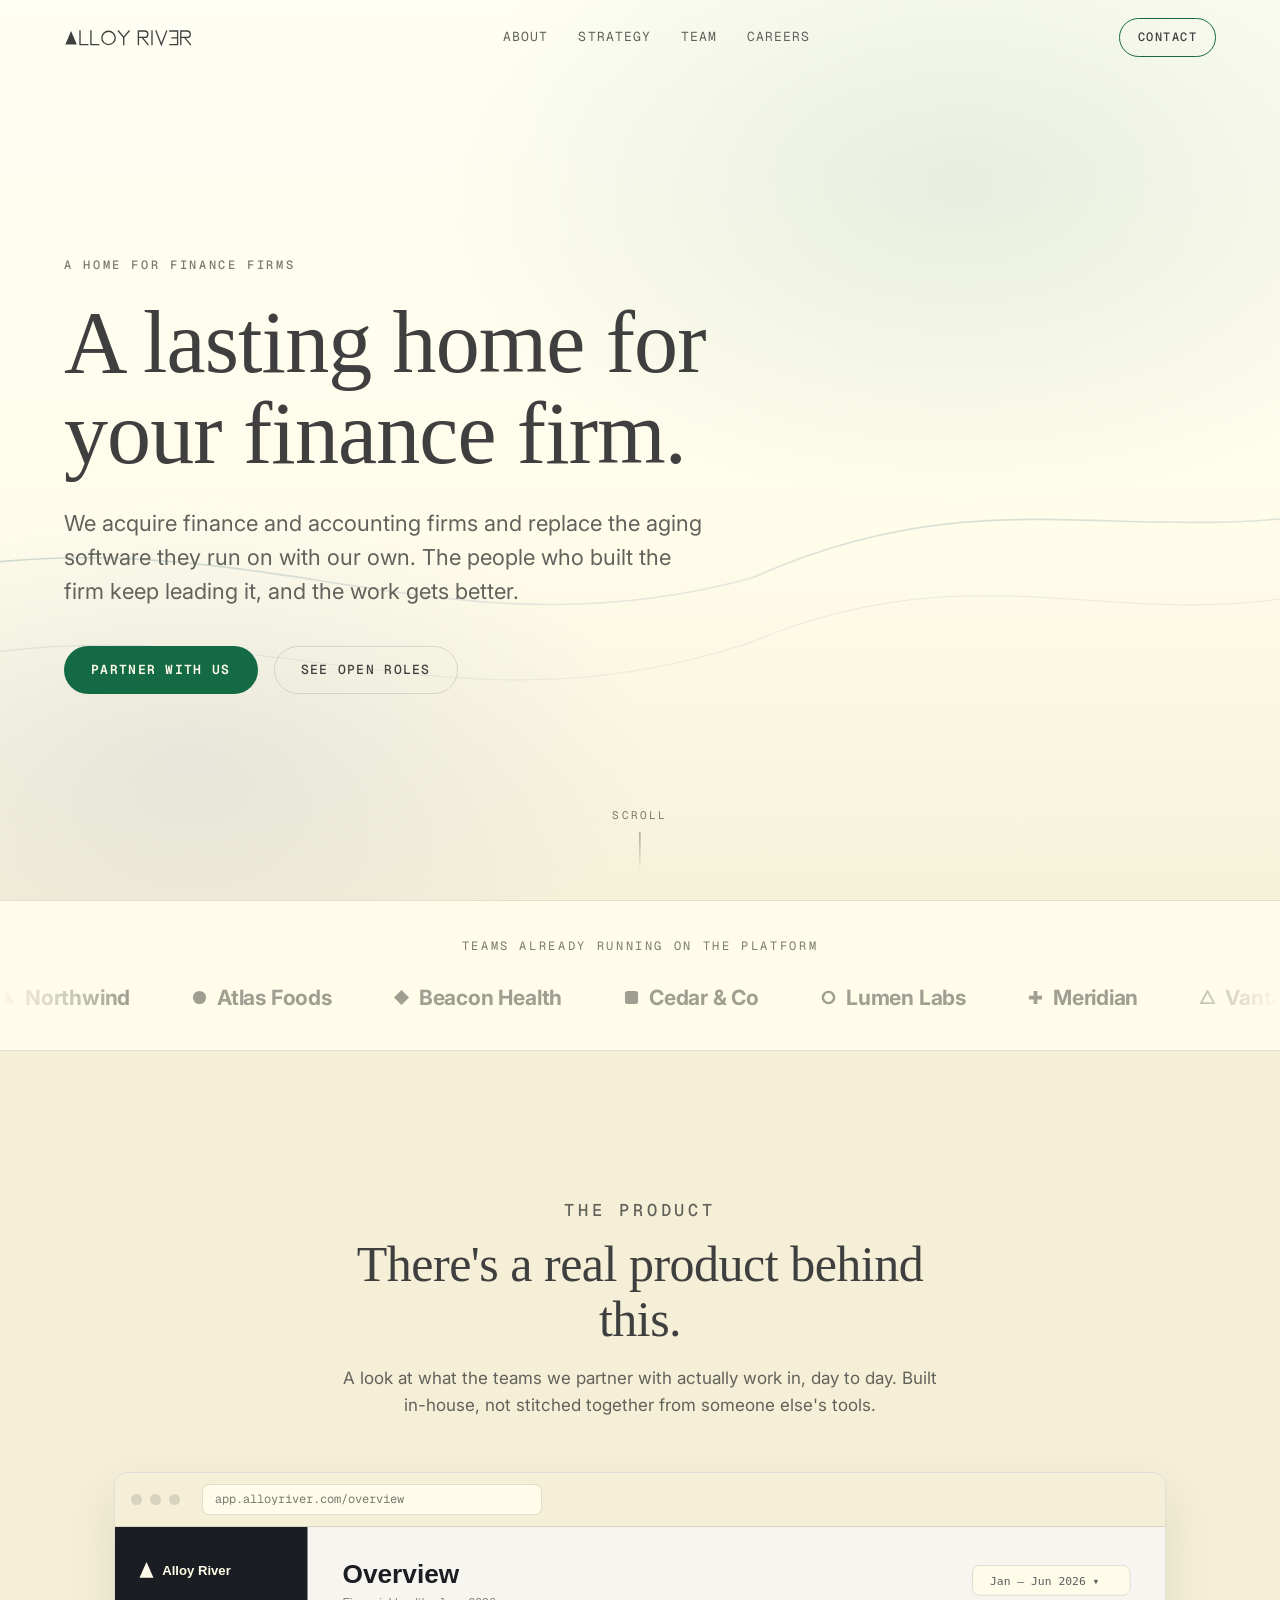
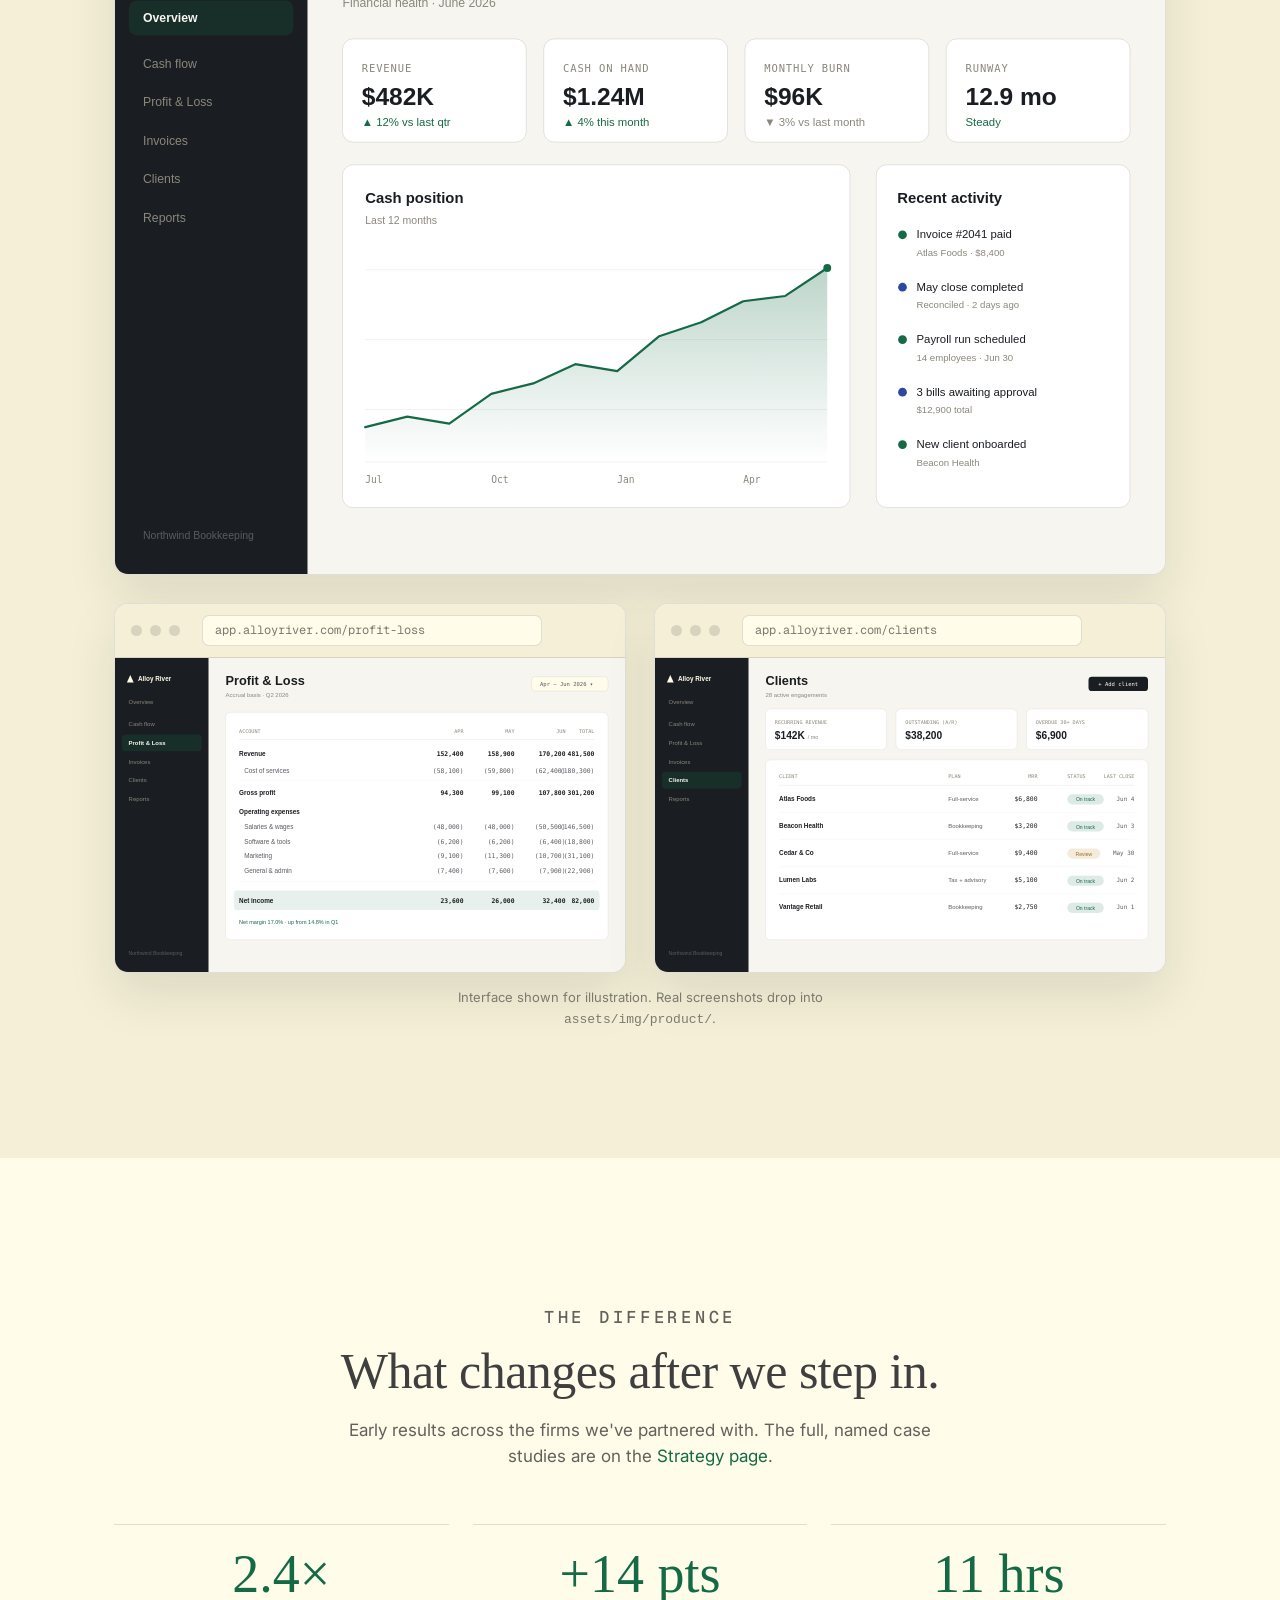
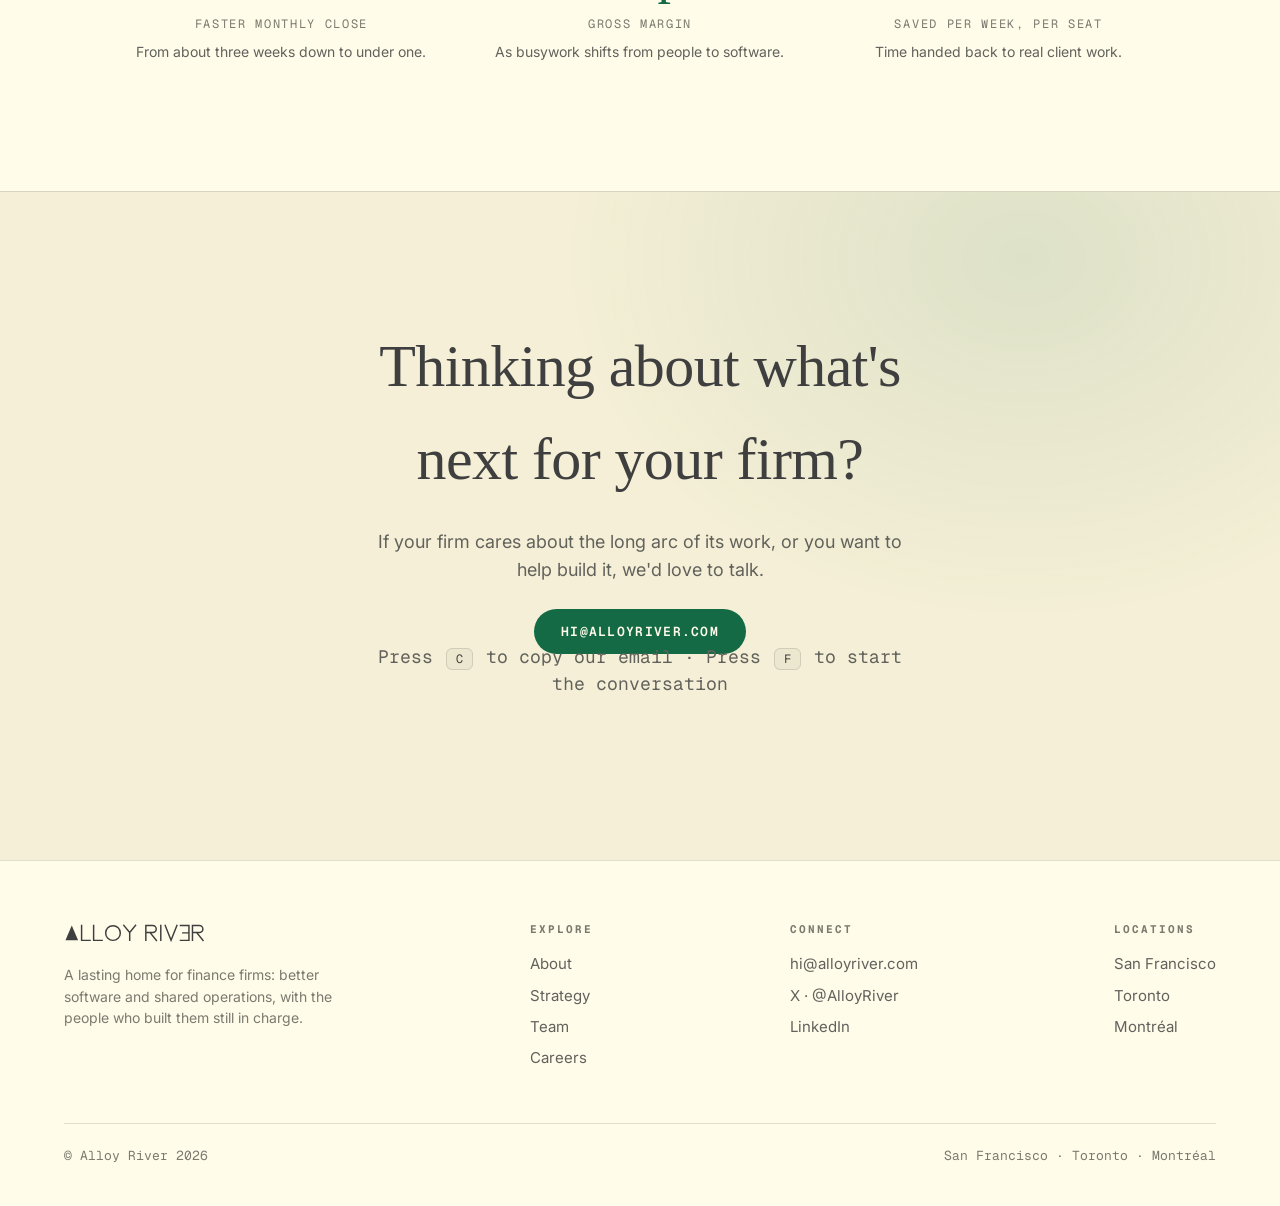
==== index.html @ 74a1e9ee "Initial commit: Alloy River marketing site Static HTML/CSS/JS site (no build step). Includes home, a" ====
<!DOCTYPE html>
<html lang="en">
<head>
<meta charset="UTF-8" />
<meta name="viewport" content="width=device-width, initial-scale=1.0" />
<title>Alloy River | The Modern Finance Function</title>
<meta name="description" content="Alloy River is a holding company for finance and accounting firms. We acquire firms and put better software underneath them, so good teams do their best work and the firm grows." />
<link rel="preconnect" href="https://fonts.googleapis.com">
<link rel="preconnect" href="https://fonts.gstatic.com" crossorigin>
<link href="https://fonts.googleapis.com/css2?family=Geist+Mono:wght@400;500&family=Inter:wght@400;500;600;700&display=swap" rel="stylesheet">
<link rel="stylesheet" href="assets/css/styles.css">
<link rel="icon" href="assets/img/logo.svg">
</head>
<body>

<!-- HERO -->
<section class="hero">
  <div class="hero-bg">
    <svg viewBox="0 0 1200 800" preserveAspectRatio="xMidYMid slice" xmlns="http://www.w3.org/2000/svg">
      <defs><linearGradient id="flow" x1="0" y1="0" x2="1" y2="1">
        <stop offset="0%" style="stop-color:var(--accent)" stop-opacity="0.5"/>
        <stop offset="100%" style="stop-color:var(--accent-2)" stop-opacity="0.08"/>
      </linearGradient></defs>
      <path d="M-50,520 C250,420 420,640 700,500 C920,390 1050,520 1260,430" fill="none" stroke="url(#flow)" stroke-width="1.5">
        <animate attributeName="d" dur="14s" repeatCount="indefinite"
          values="M-50,520 C250,420 420,640 700,500 C920,390 1050,520 1260,430;
                  M-50,480 C250,560 420,420 700,560 C920,500 1050,420 1260,500;
                  M-50,520 C250,420 420,640 700,500 C920,390 1050,520 1260,430"/></path>
      <path d="M-50,600 C250,500 420,700 700,560 C920,460 1050,600 1260,500" fill="none" stroke="url(#flow)" stroke-width="1" opacity="0.6">
        <animate attributeName="d" dur="18s" repeatCount="indefinite"
          values="M-50,600 C250,500 420,700 700,560 C920,460 1050,600 1260,500;
                  M-50,560 C250,640 420,500 700,620 C920,560 1050,500 1260,560;
                  M-50,600 C250,500 420,700 700,560 C920,460 1050,600 1260,500"/></path>
    </svg>
  </div>
  <div class="hero-inner">
    <p class="label reveal">A home for finance firms</p>
    <h1 class="reveal">A lasting home for your finance firm.</h1>
    <p class="lede reveal">We acquire finance and accounting firms and replace the aging software they run on with our own. The people who built the firm keep leading it, and the work gets better.</p>
    <div class="cta-row reveal">
      <a class="btn-solid" href="strategy.html">Partner with us</a>
      <a class="btn-ghost" href="careers.html">See open roles</a>
    </div>
  </div>
  <div class="scroll-cue"><span>Scroll</span><span class="line"></span></div>
</section>

<!-- CUSTOMER LOGO MARQUEE
     NOTE: these are PLACEHOLDER / mock customer names. Replace with real logos
     (and secure each company's permission) before publishing. -->
<section class="marquee" aria-label="Teams using our product">
  <p class="lead reveal">Teams already running on the platform</p>
  <div class="marquee-viewport">
    <div class="marquee-track">
      <!-- set 1 -->
      <span class="logo-item"><svg class="mk" viewBox="0 0 16 16"><path d="M8 1l7 13H1z" fill="currentColor"/></svg>Northwind</span>
      <span class="logo-item"><svg class="mk" viewBox="0 0 16 16"><circle cx="8" cy="8" r="7" fill="currentColor"/></svg>Atlas Foods</span>
      <span class="logo-item"><svg class="mk" viewBox="0 0 16 16"><path d="M8 0l8 8-8 8L0 8z" fill="currentColor"/></svg>Beacon Health</span>
      <span class="logo-item"><svg class="mk" viewBox="0 0 16 16"><rect x="1" y="1" width="14" height="14" rx="3" fill="currentColor"/></svg>Cedar &amp; Co</span>
      <span class="logo-item"><svg class="mk" viewBox="0 0 16 16"><circle cx="8" cy="8" r="6" fill="none" stroke="currentColor" stroke-width="2.6"/></svg>Lumen Labs</span>
      <span class="logo-item"><svg class="mk" viewBox="0 0 16 16"><path d="M6 1h4v5h5v4h-5v5H6v-5H1V6h5z" fill="currentColor"/></svg>Meridian</span>
      <span class="logo-item"><svg class="mk" viewBox="0 0 16 16"><path d="M8 1l7 13H1z" fill="none" stroke="currentColor" stroke-width="2"/></svg>Vantage</span>
      <span class="logo-item"><svg class="mk" viewBox="0 0 16 16"><circle cx="8" cy="8" r="7" fill="currentColor"/><circle cx="8" cy="8" r="2.5" fill="#FFFCEA"/></svg>Harbor Tax</span>
      <span class="logo-item"><svg class="mk" viewBox="0 0 16 16"><rect x="1" y="1" width="14" height="14" rx="7" fill="none" stroke="currentColor" stroke-width="2.4"/></svg>Orbit</span>
      <span class="logo-item"><svg class="mk" viewBox="0 0 16 16"><path d="M8 0l8 8-8 8L0 8z" fill="none" stroke="currentColor" stroke-width="2"/></svg>Foundry</span>
      <!-- set 2 (duplicate for seamless loop) -->
      <span class="logo-item" aria-hidden="true"><svg class="mk" viewBox="0 0 16 16"><path d="M8 1l7 13H1z" fill="currentColor"/></svg>Northwind</span>
      <span class="logo-item" aria-hidden="true"><svg class="mk" viewBox="0 0 16 16"><circle cx="8" cy="8" r="7" fill="currentColor"/></svg>Atlas Foods</span>
      <span class="logo-item" aria-hidden="true"><svg class="mk" viewBox="0 0 16 16"><path d="M8 0l8 8-8 8L0 8z" fill="currentColor"/></svg>Beacon Health</span>
      <span class="logo-item" aria-hidden="true"><svg class="mk" viewBox="0 0 16 16"><rect x="1" y="1" width="14" height="14" rx="3" fill="currentColor"/></svg>Cedar &amp; Co</span>
      <span class="logo-item" aria-hidden="true"><svg class="mk" viewBox="0 0 16 16"><circle cx="8" cy="8" r="6" fill="none" stroke="currentColor" stroke-width="2.6"/></svg>Lumen Labs</span>
      <span class="logo-item" aria-hidden="true"><svg class="mk" viewBox="0 0 16 16"><path d="M6 1h4v5h5v4h-5v5H6v-5H1V6h5z" fill="currentColor"/></svg>Meridian</span>
      <span class="logo-item" aria-hidden="true"><svg class="mk" viewBox="0 0 16 16"><path d="M8 1l7 13H1z" fill="none" stroke="currentColor" stroke-width="2"/></svg>Vantage</span>
      <span class="logo-item" aria-hidden="true"><svg class="mk" viewBox="0 0 16 16"><circle cx="8" cy="8" r="7" fill="currentColor"/><circle cx="8" cy="8" r="2.5" fill="#FFFCEA"/></svg>Harbor Tax</span>
      <span class="logo-item" aria-hidden="true"><svg class="mk" viewBox="0 0 16 16"><rect x="1" y="1" width="14" height="14" rx="7" fill="none" stroke="currentColor" stroke-width="2.4"/></svg>Orbit</span>
      <span class="logo-item" aria-hidden="true"><svg class="mk" viewBox="0 0 16 16"><path d="M8 0l8 8-8 8L0 8z" fill="none" stroke="currentColor" stroke-width="2"/></svg>Foundry</span>
    </div>
  </div>
</section>

<!-- PRODUCT SHOWCASE
     NOTE: dashboard.svg / pnl.svg / clients.svg are illustrative mockups.
     Swap them for real screenshots (same filenames) when ready. -->
<section class="section-alt product">
  <div class="wrap">
    <div class="section-head reveal">
      <p class="label">The product</p>
      <h2>There's a real product behind this.</h2>
      <p>A look at what the teams we partner with actually work in, day to day. Built in-house, not stitched together from someone else's tools.</p>
    </div>
    <div class="shots">
      <div class="browser reveal">
        <div class="bar"><span class="dot"></span><span class="dot"></span><span class="dot"></span><span class="addr">app.alloyriver.com/overview</span></div>
        <img src="assets/img/product/dashboard.svg" alt="Product dashboard showing cash position, revenue, monthly burn, and runway">
      </div>
      <div class="row2">
        <div class="browser reveal">
          <div class="bar"><span class="dot"></span><span class="dot"></span><span class="dot"></span><span class="addr">app.alloyriver.com/profit-loss</span></div>
          <img src="assets/img/product/pnl.svg" alt="Profit and loss statement view by month">
        </div>
        <div class="browser reveal">
          <div class="bar"><span class="dot"></span><span class="dot"></span><span class="dot"></span><span class="addr">app.alloyriver.com/clients</span></div>
          <img src="assets/img/product/clients.svg" alt="Clients list with recurring revenue and accounts receivable">
        </div>
      </div>
    </div>
    <p class="caption reveal">Interface shown for illustration. Real screenshots drop into <code>assets/img/product/</code>.</p>
  </div>
</section>

<!-- IMPROVEMENT METRICS (aggregate teaser)
     NOTE: placeholder figures — replace with real aggregate numbers once measured.
     Full, named case studies live on the Strategy page. -->
<section>
  <div class="wrap">
    <div class="section-head reveal" style="text-align:center;margin-inline:auto">
      <p class="label">The difference</p>
      <h2>What changes after we step in.</h2>
      <p style="margin-inline:auto">Early results across the firms we've partnered with. The full, named case studies are on the <a href="strategy.html" style="color:var(--accent)">Strategy page</a>.</p>
    </div>
    <div class="stats">
      <div class="stat reveal"><div class="n">2.4×</div><div class="k">Faster monthly close</div><div class="d">From about three weeks down to under one.</div></div>
      <div class="stat reveal"><div class="n">+14 pts</div><div class="k">Gross margin</div><div class="d">As busywork shifts from people to software.</div></div>
      <div class="stat reveal"><div class="n">11 hrs</div><div class="k">Saved per week, per seat</div><div class="d">Time handed back to real client work.</div></div>
    </div>
  </div>
</section>

<!-- CTA -->
<section class="cta">
  <div class="wrap">
    <h2 class="reveal">Thinking about what's next for your firm?</h2>
    <p class="reveal">If your firm cares about the long arc of its work, or you want to help build it, we'd love to talk.</p>
    <a class="btn-solid reveal" href="mailto:hi@alloyriver.com">hi@alloyriver.com</a>
    <p class="keyhint reveal">Press <kbd>C</kbd> to copy our email · Press <kbd>F</kbd> to start the conversation</p>
  </div>
</section>

<script src="assets/js/main.js"></script>
</body>
</html>
---- assets/css/styles.css ----
/* ============================================================
   Alloy River: shared stylesheet
   PALETTE: edit the variables below to reskin the whole site.
   (Official brand palette via Brandfetch: Morning Mist, Graphite, River Pine, Deep Current.)
   ============================================================ */
:root{
  /* Official Alloy River brand palette (via Brandfetch) */
  --bg:            #FFFCEA;   /* Morning Mist,primary background */
  --bg-alt:        #F4EFD6;   /* deeper mist for alternating sections */
  --surface:       rgba(63,63,63,.04); /* card surface on mist */
  --ink:           #3F3F3F;   /* Graphite,primary text */
  --ink-soft:      #62625C;   /* secondary text */
  --ink-faint:     #7A7A6F;   /* labels / meta */
  --line:          rgba(63,63,63,.16);
  --accent:        #156A46;   /* River Pine,primary accent */
  --accent-2:      #2E47A0;   /* Deep Current,secondary accent */
  --cream:         #FFFDF5;
  --ink-on-beige:  #3F3F3F;

  --maxw: 1180px;
  --gut: clamp(20px, 5vw, 64px);
  --font:  "Inter", -apple-system, BlinkMacSystemFont, "Segoe UI", Roboto, Helvetica, Arial, sans-serif;
  --serif: "Georgia", "Times New Roman", serif;
  --mono:  "Geist Mono", ui-monospace, SFMono-Regular, Menlo, monospace;
}

*{box-sizing:border-box;margin:0;padding:0}
html{scroll-behavior:smooth}
body{background:var(--bg);color:var(--ink);font-family:var(--font);line-height:1.55;-webkit-font-smoothing:antialiased;overflow-x:hidden}
a{color:inherit;text-decoration:none}
img{max-width:100%;display:block}

h1,h2,h3,.big-statement,.raise,.cta h2,.page-hero h1{font-family:var(--serif);font-weight:400;letter-spacing:-.01em}
.label,.keyhint,.card .num,.role .rmeta,.footer-col h5,.footer-bottom,.scroll-cue,.eyebrow{font-family:var(--mono)}

.wrap{max-width:var(--maxw);margin:0 auto;padding:0 var(--gut)}
.label,.eyebrow{font-size:12px;letter-spacing:.22em;text-transform:uppercase;color:var(--ink-faint);font-weight:500}
.accent{color:var(--accent)}

/* ---------- Header / nav ---------- */
header.nav{
  position:fixed;top:0;left:0;right:0;z-index:50;
  display:flex;align-items:center;justify-content:space-between;
  padding:18px var(--gut);
  background:rgba(255,252,234,0);
  border-bottom:1px solid transparent;
  will-change:background-color,border-color,padding;
}
/* Header background, blur, border and padding are eased in gradually by
   scroll position in main.js,no hard on/off threshold. */
.brand{display:flex;align-items:center;color:var(--ink)}
.brand svg{height:20px;width:auto;display:block}
.nav-links{display:flex;gap:30px;align-items:center}
.nav-links a{font-size:13px;letter-spacing:.08em;text-transform:uppercase;color:var(--ink-soft);transition:color .2s;font-family:var(--mono)}
.nav-links a:hover,.nav-links a.active{color:var(--ink)}
.btn{border:1px solid var(--accent);color:var(--ink);padding:9px 18px;border-radius:999px;font-size:12px;letter-spacing:.12em;text-transform:uppercase;font-weight:500;font-family:var(--mono);transition:all .25s}
.btn:hover{background:var(--accent);color:var(--bg);border-color:var(--accent)}
.nav-toggle{display:none;background:none;border:0;color:var(--ink);font-size:24px;cursor:pointer;line-height:1}

/* mobile drawer */
.mobile-menu{position:fixed;inset:0;z-index:60;background:rgba(255,252,234,.97);backdrop-filter:blur(10px);display:flex;flex-direction:column;align-items:center;justify-content:center;gap:26px;opacity:0;pointer-events:none;transition:opacity .3s}
.mobile-menu.open{opacity:1;pointer-events:auto}
.mobile-menu a{font-family:var(--serif);font-size:30px;color:var(--ink)}
.mobile-menu .close{position:absolute;top:22px;right:26px;font-size:30px;color:var(--ink);background:none;border:0;cursor:pointer}

/* ---------- Hero (home) ---------- */
.hero{position:relative;min-height:100vh;display:flex;align-items:center;padding:140px var(--gut) 90px;overflow:hidden}
.hero-bg{position:absolute;inset:0;z-index:0}
.hero-bg::before{content:"";position:absolute;inset:0;
  background:radial-gradient(70% 60% at 75% 20%,rgba(21,106,70,.10),transparent 60%),
             radial-gradient(60% 50% at 15% 85%,rgba(46,71,160,.09),transparent 60%),
             linear-gradient(180deg,#FFFEF4,#FFFCEA 60%,#F6F1D9)}
.hero-bg svg{position:absolute;inset:0;width:100%;height:100%;opacity:.55}
.hero-inner{position:relative;z-index:2;max-width:var(--maxw);margin:0 auto;width:100%}
.hero h1{font-size:clamp(40px,7vw,88px);line-height:1.04;max-width:16ch;margin:22px 0 26px}
.hero p.lede{font-size:clamp(17px,2.1vw,22px);color:var(--ink-soft);max-width:46ch}
.cta-row{display:flex;gap:16px;margin-top:38px;flex-wrap:wrap}
.btn-solid{background:var(--accent);color:var(--bg);border:1px solid transparent;padding:13px 26px;border-radius:999px;font-size:13px;letter-spacing:.1em;text-transform:uppercase;font-weight:600;font-family:var(--mono);transition:transform .2s,box-shadow .2s}
.btn-solid:hover{transform:translateY(-2px);box-shadow:0 12px 30px rgba(21,106,70,.24)}
.btn-ghost{border:1px solid var(--line);color:var(--ink);padding:13px 26px;border-radius:999px;font-size:13px;letter-spacing:.1em;text-transform:uppercase;font-weight:500;font-family:var(--mono);transition:border-color .2s,color .2s}
.btn-ghost:hover{border-color:var(--accent);color:var(--ink)}
.scroll-cue{position:absolute;bottom:30px;left:50%;transform:translateX(-50%);z-index:3;font-size:11px;letter-spacing:.2em;text-transform:uppercase;color:var(--ink-faint);display:flex;flex-direction:column;align-items:center;gap:8px}
.scroll-cue .line{width:1px;height:38px;background:linear-gradient(var(--ink-faint),transparent);animation:pulse 2s infinite}
@keyframes pulse{0%,100%{opacity:.3}50%{opacity:1}}

/* ---------- Page hero (subpages) ---------- */
.page-hero{position:relative;padding:170px var(--gut) 70px;overflow:hidden;border-bottom:1px solid var(--line)}
.page-hero::before{content:"";position:absolute;inset:0;background:radial-gradient(60% 90% at 80% 0%,rgba(21,106,70,.10),transparent 60%)}
.page-hero .wrap{position:relative}
.page-hero h1{font-size:clamp(36px,6vw,68px);line-height:1.05;max-width:18ch;margin:16px 0 0}
.page-hero p{color:var(--ink-soft);font-size:clamp(16px,2vw,19px);max-width:52ch;margin-top:20px}

/* ---------- Sections ---------- */
section{padding:clamp(64px,10vw,128px) 0}
.section-alt{background:var(--bg-alt)}
.section-head{max-width:62ch;margin-bottom:54px}
.section-head h2{font-size:clamp(28px,4.4vw,50px);line-height:1.1;margin:14px 0 0}
.section-head p{color:var(--ink-soft);margin-top:18px;font-size:17px}
.big-statement{font-size:clamp(26px,4vw,46px);line-height:1.25;font-weight:400;max-width:24ch}
.big-statement em{font-style:italic;color:var(--accent)}
.two-col{display:grid;grid-template-columns:1fr 1fr;gap:clamp(30px,6vw,90px);align-items:start}
.belief{border-top:1px solid var(--line);padding-top:22px}
.belief h3{font-size:20px;margin-bottom:10px}
.belief p{color:var(--ink-soft);font-size:16px}

/* ---------- Cards ---------- */
.grid-4{display:grid;grid-template-columns:repeat(4,1fr);gap:22px}
.card{background:var(--surface);border:1px solid var(--line);border-radius:16px;padding:28px 24px 30px;transition:transform .3s,border-color .3s;position:relative;overflow:hidden}
.card:hover{transform:translateY(-4px);border-color:var(--accent)}
.card .num{font-size:13px;color:var(--accent-2);letter-spacing:.05em}
.card h3{font-size:22px;margin:16px 0 10px}
.card p{font-size:15px;color:var(--ink-soft)}

/* ---------- Fuse (approach) ---------- */
.fuse{display:grid;grid-template-columns:repeat(3,1fr);gap:18px;margin-top:46px}
.fuse .chip{border:1px solid var(--line);border-radius:14px;padding:30px 26px;text-align:center;background:var(--surface)}
.fuse .chip .ic{font-size:26px;margin-bottom:12px;display:block;color:var(--accent)}
.fuse .chip h4{font-size:18px;font-weight:600;margin-bottom:6px}
.fuse .chip p{font-size:14px;color:var(--ink-soft)}
.equals{text-align:center;margin:44px 0 0}
.equals .result{display:inline-block;color:var(--ink);font-family:var(--serif);font-size:clamp(22px,3.4vw,36px)}

/* ---------- Backers ---------- */
.backers{text-align:center}
.raise{font-size:clamp(32px,6vw,68px)}
.raise .accent{color:var(--accent-2)}
.investor-row{display:flex;flex-wrap:wrap;justify-content:center;gap:14px 12px;margin-top:40px;max-width:880px;margin-inline:auto}
.investor{border:1px solid var(--line);border-radius:999px;padding:10px 20px;font-size:14px;color:var(--ink-soft);transition:color .2s,border-color .2s}
.investor:hover{color:var(--ink);border-color:var(--accent-2)}

/* ---------- Careers ---------- */
.role-group{border-top:1px solid var(--line);padding:34px 0;display:grid;grid-template-columns:240px 1fr;gap:30px;align-items:start}
.role-group h3{font-size:clamp(22px,3vw,30px)}
.role-group .blurb{color:var(--ink-faint);font-size:14px;margin-top:8px;max-width:30ch}
.roles{display:flex;flex-direction:column}
.role{display:flex;justify-content:space-between;align-items:center;gap:20px;padding:18px 0;border-bottom:1px solid var(--line);transition:padding-left .25s}
.role:hover{padding-left:10px}
.role .rname{font-size:17px}
.role .rmeta{font-size:13px;color:var(--ink-faint);white-space:nowrap}
.role .arrow{color:var(--accent);transition:transform .2s;display:inline-block}
.role:hover .arrow{transform:translateX(5px)}

/* ---------- Team ---------- */
.team-grid{display:grid;grid-template-columns:repeat(4,1fr);gap:26px}
.member{text-align:left}
.member .photo{position:relative;aspect-ratio:1/1;border-radius:14px;overflow:hidden;background:linear-gradient(160deg,#EFE9CE,#E1DABB);border:1px solid var(--line);display:flex;align-items:center;justify-content:center;margin-bottom:16px}
.member .photo img{width:100%;height:100%;object-fit:cover}
.member .photo .initials{font-family:var(--serif);font-size:40px;color:var(--ink-faint)}
.member h3{font-size:19px;font-weight:400}
.member .role-title{font-family:var(--mono);font-size:12px;letter-spacing:.12em;text-transform:uppercase;color:var(--ink-faint);margin-top:6px}
.member .bio{color:var(--ink-soft);font-size:14px;margin-top:10px}

/* ---------- Acquisition criteria ---------- */
.specs{margin-top:8px}
.spec{display:grid;grid-template-columns:260px 1fr;gap:28px;padding:24px 0;border-top:1px solid var(--line)}
.spec:last-child{border-bottom:1px solid var(--line)}
.spec .k{font-family:var(--mono);font-size:12px;letter-spacing:.12em;text-transform:uppercase;color:var(--ink-faint);padding-top:4px}
.spec .v{color:var(--ink);font-size:16px;line-height:1.5}
@media(max-width:760px){.spec{grid-template-columns:1fr;gap:6px}}

/* ---------- CTA ---------- */
.cta{background:radial-gradient(60% 90% at 80% 10%,rgba(21,106,70,.10),transparent 60%),var(--bg-alt);text-align:center;border-top:1px solid var(--line)}
.cta h2{font-size:clamp(32px,5.5vw,60px);max-width:18ch;margin:0 auto 22px}
.cta p{color:var(--ink-soft);max-width:48ch;margin:0 auto 34px;font-size:18px}
.keyhint{margin-top:30px;font-size:13px;color:var(--ink-faint)}
.keyhint kbd{background:var(--surface);border:1px solid var(--line);border-radius:6px;padding:2px 9px;font-family:var(--mono);font-size:12px;color:var(--ink);margin:0 2px}

/* ---------- Footer ---------- */
footer.site{background:var(--bg);border-top:1px solid var(--line);padding:60px var(--gut) 40px}
.footer-grid{max-width:var(--maxw);margin:0 auto;display:flex;justify-content:space-between;gap:40px;flex-wrap:wrap}
.footer-brand svg{height:22px;width:auto;color:var(--ink);margin-bottom:14px}
.footer-brand p{color:var(--ink-faint);max-width:30ch;font-size:14px}
.footer-col h5{font-size:11px;letter-spacing:.18em;text-transform:uppercase;color:var(--ink-faint);margin-bottom:14px}
.footer-col a,.footer-col p{display:block;color:var(--ink-soft);font-size:15px;margin-bottom:8px;transition:color .2s}
.footer-col a:hover{color:var(--accent)}
.footer-bottom{max-width:var(--maxw);margin:46px auto 0;padding-top:22px;border-top:1px solid var(--line);display:flex;justify-content:space-between;flex-wrap:wrap;gap:12px;font-size:13px;color:var(--ink-faint)}

/* ---------- Logo marquee ---------- */
.marquee{padding:36px 0;border-top:1px solid var(--line);border-bottom:1px solid var(--line);overflow:hidden;background:var(--bg)}
.marquee .lead{text-align:center;font-family:var(--mono);font-size:12px;letter-spacing:.22em;text-transform:uppercase;color:var(--ink-faint);margin-bottom:26px}
.marquee-viewport{overflow:hidden;
  -webkit-mask-image:linear-gradient(90deg,transparent,#000 10%,#000 90%,transparent);
          mask-image:linear-gradient(90deg,transparent,#000 10%,#000 90%,transparent)}
.marquee-track{display:flex;width:max-content;gap:62px;align-items:center;animation:marquee 40s linear infinite}
.marquee:hover .marquee-track{animation-play-state:paused}
.logo-item{display:flex;align-items:center;gap:10px;color:var(--ink-faint);font-weight:700;font-size:21px;letter-spacing:-.01em;white-space:nowrap;opacity:.72;transition:opacity .2s,color .2s}
.logo-item:hover{opacity:1;color:var(--ink)}
.logo-item .mk{width:15px;height:15px;flex:none}
@keyframes marquee{from{transform:translateX(0)}to{transform:translateX(-50%)}}

/* ---------- Product showcase ---------- */
.product .section-head{margin-left:auto;margin-right:auto;text-align:center}
.product .shots{display:grid;gap:28px;margin-top:50px}
.product .row2{display:grid;grid-template-columns:1fr 1fr;gap:28px}
.browser{border:1px solid var(--line);border-radius:14px;overflow:hidden;background:var(--cream);box-shadow:0 22px 50px rgba(26,29,33,.10)}
.browser .bar{display:flex;align-items:center;gap:8px;padding:11px 16px;background:var(--bg-alt);border-bottom:1px solid var(--line)}
.browser .dot{width:11px;height:11px;border-radius:50%;background:var(--line)}
.browser .addr{margin-left:14px;flex:1;background:var(--bg);border:1px solid var(--line);border-radius:7px;padding:5px 12px;font-family:var(--mono);font-size:12px;color:var(--ink-faint);max-width:340px;overflow:hidden;text-overflow:ellipsis;white-space:nowrap}
.browser img{width:100%;display:block}
.product .caption{text-align:center;color:var(--ink-faint);font-size:13px;margin-top:14px;max-width:60ch;margin-inline:auto}
@media(max-width:760px){.product .row2{grid-template-columns:1fr}}

/* ---------- Stat row (home metrics teaser) ---------- */
.stats{display:grid;grid-template-columns:repeat(3,1fr);gap:24px;margin-top:48px}
.stat{border-top:1px solid var(--line);padding-top:22px;text-align:center}
.stat .n{font-family:var(--serif);font-size:clamp(34px,5vw,54px);line-height:1;color:var(--accent)}
.stat .k{font-family:var(--mono);font-size:12px;letter-spacing:.14em;text-transform:uppercase;color:var(--ink-faint);margin-top:14px}
.stat .d{color:var(--ink-soft);font-size:14px;margin-top:8px}
@media(max-width:760px){.stats{grid-template-columns:1fr;gap:18px}}

/* ---------- Case studies (strategy) ---------- */
.cases{display:grid;grid-template-columns:1fr 1fr;gap:24px;margin-top:8px}
.case{background:var(--surface);border:1px solid var(--line);border-radius:16px;padding:28px;transition:border-color .3s;display:flex;flex-direction:column}
.case:hover{border-color:var(--accent)}
.case .firm{display:flex;align-items:baseline;justify-content:space-between;gap:12px}
.case .firm h3{font-size:22px}
.case .sector{font-family:var(--mono);font-size:11px;letter-spacing:.12em;text-transform:uppercase;color:var(--ink-faint);white-space:nowrap}
.case .summary{color:var(--ink-soft);font-size:15px;margin:14px 0 22px}
.case .metrics{display:flex;gap:24px;flex-wrap:wrap;border-top:1px solid var(--line);padding-top:18px;margin-top:auto}
.case .m .v{font-family:var(--serif);font-size:22px;color:var(--accent);line-height:1.1}
.case .m .k{font-family:var(--mono);font-size:11px;letter-spacing:.08em;text-transform:uppercase;color:var(--ink-faint);margin-top:6px;display:block}
@media(max-width:760px){.cases{grid-template-columns:1fr}}

/* ---------- Team member links ---------- */
.member .links{margin-top:10px;display:flex;gap:14px}
.member .links a{font-family:var(--mono);font-size:12px;letter-spacing:.05em;color:var(--ink-faint);transition:color .2s}
.member .links a:hover{color:var(--accent)}

/* ---------- reveal ---------- */
.reveal{opacity:0;transform:translateY(26px);transition:opacity .7s ease,transform .7s ease}
.reveal.in{opacity:1;transform:none}

/* ---------- reduced motion ---------- */
@media(prefers-reduced-motion:reduce){
  *,*::before,*::after{animation-duration:.001ms !important;animation-iteration-count:1 !important;transition-duration:.001ms !important;scroll-behavior:auto !important}
  .reveal{opacity:1;transform:none}
  /* Logo marquee is intentionally kept scrolling (requested), even under reduced motion. */
  .marquee-track{animation:marquee 40s linear infinite !important}
}

/* ---------- responsive ---------- */
@media(max-width:980px){
  .team-grid{grid-template-columns:repeat(3,1fr)}
}
@media(max-width:900px){
  .nav-links,.btn.nav-cta{display:none}
  .nav-toggle{display:block}
  .two-col{grid-template-columns:1fr}
  .grid-4{grid-template-columns:1fr 1fr}
  .fuse{grid-template-columns:1fr}
  .role-group{grid-template-columns:1fr;gap:14px}
  .team-grid{grid-template-columns:repeat(2,1fr)}
}
@media(max-width:560px){
  .grid-4{grid-template-columns:1fr}
  .team-grid{grid-template-columns:repeat(2,1fr);gap:16px}
  .role{flex-wrap:wrap}
}
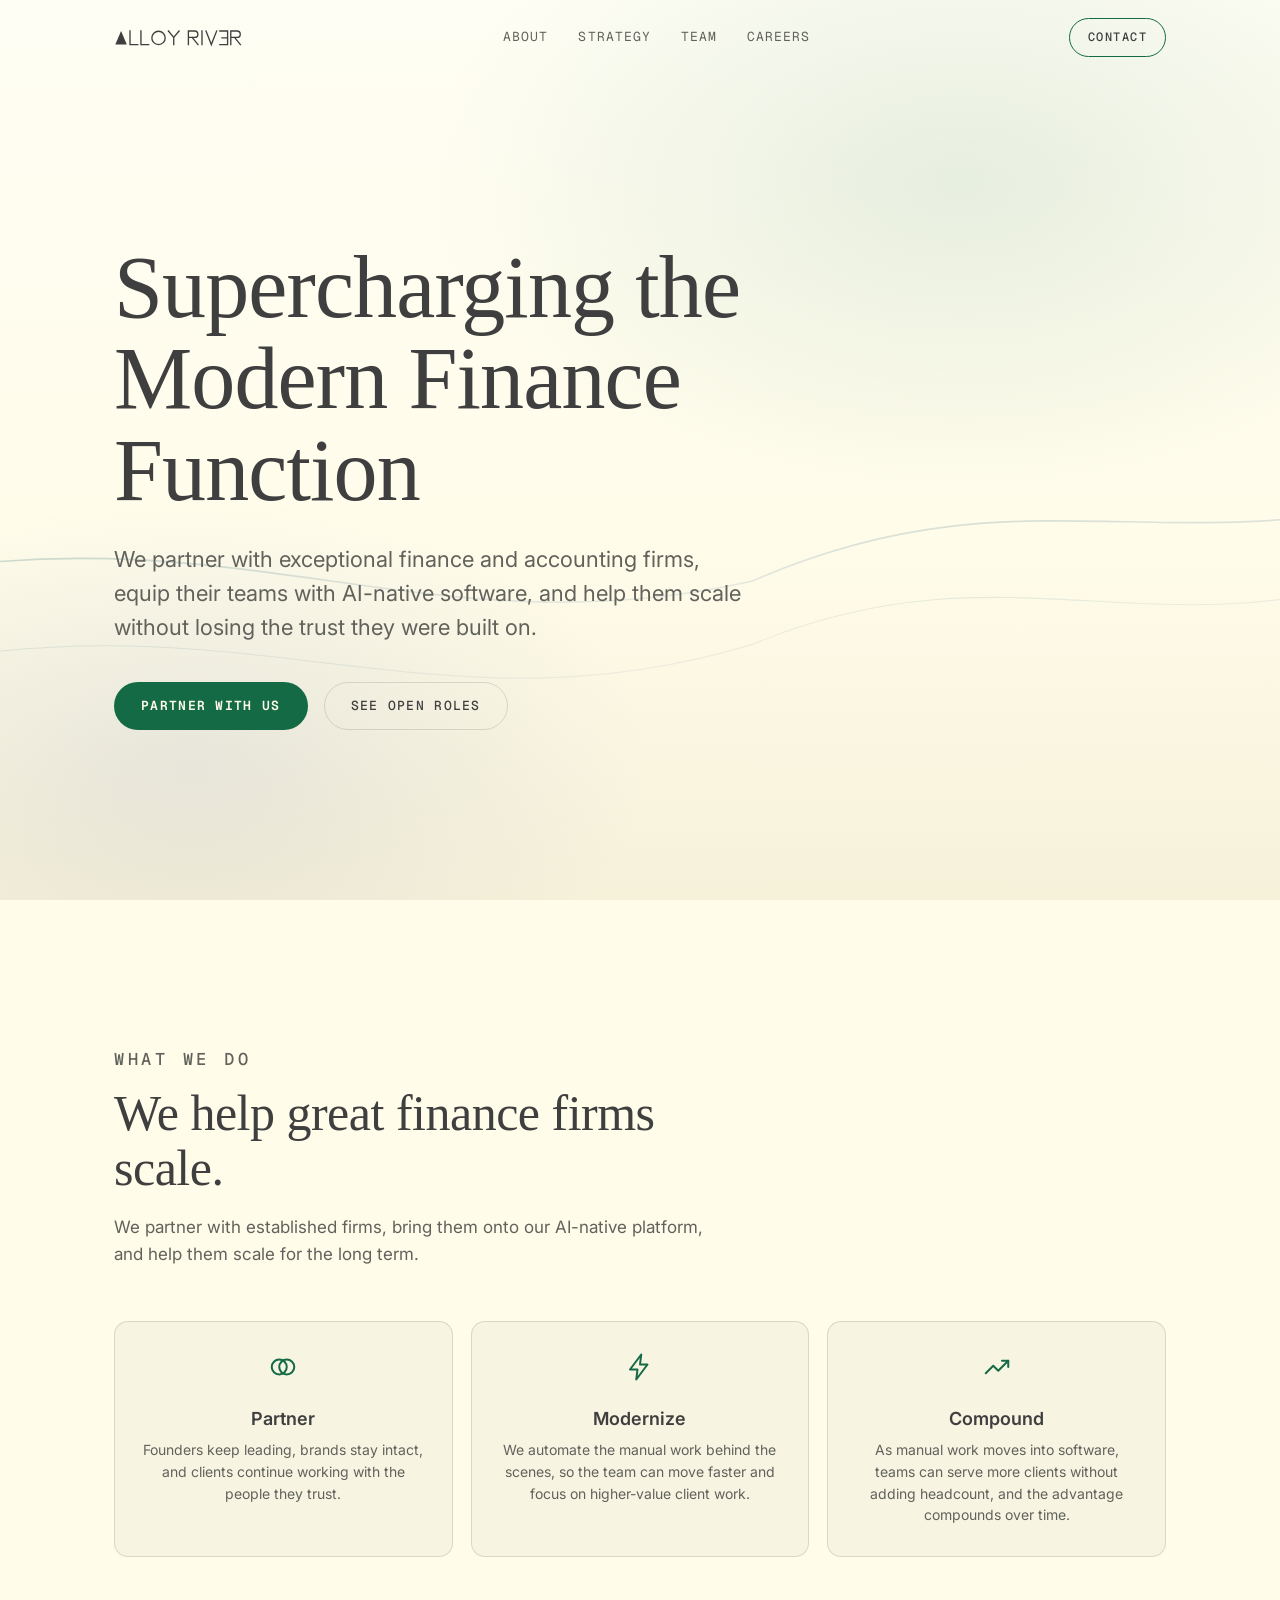
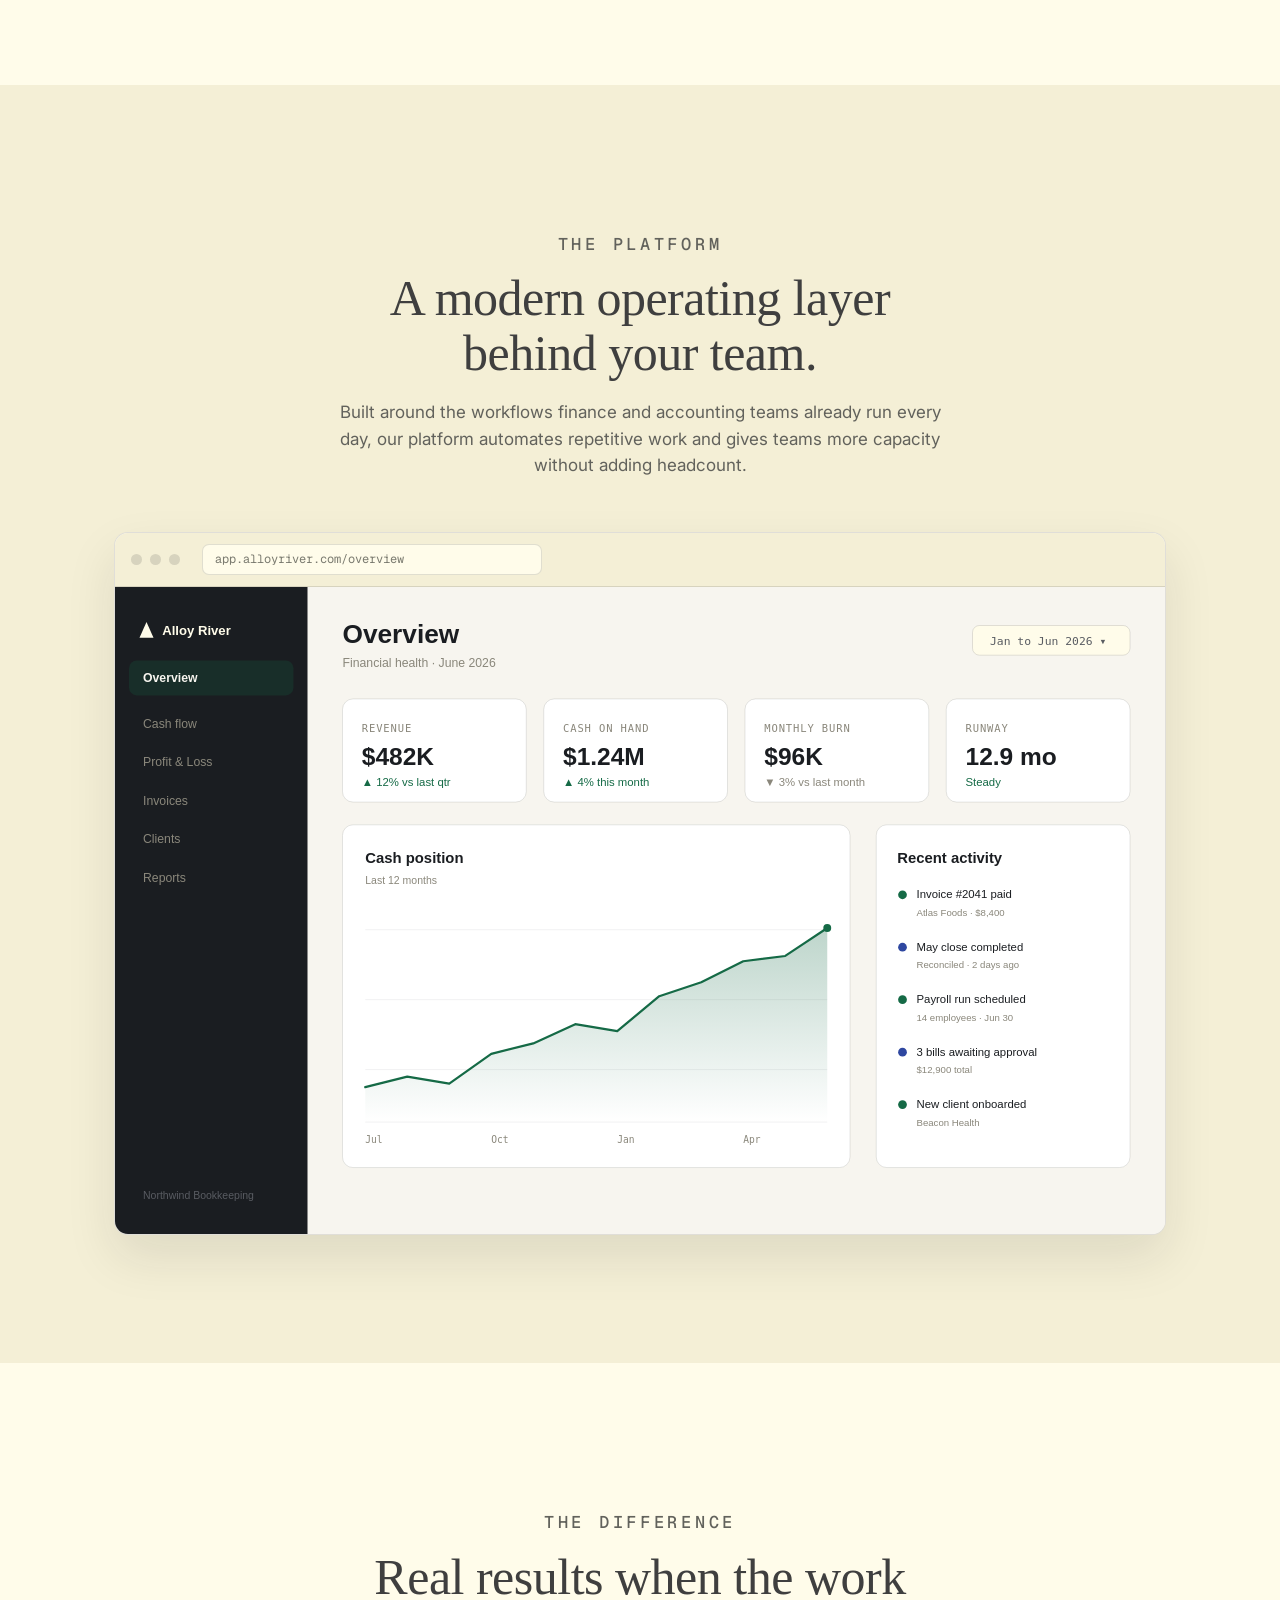
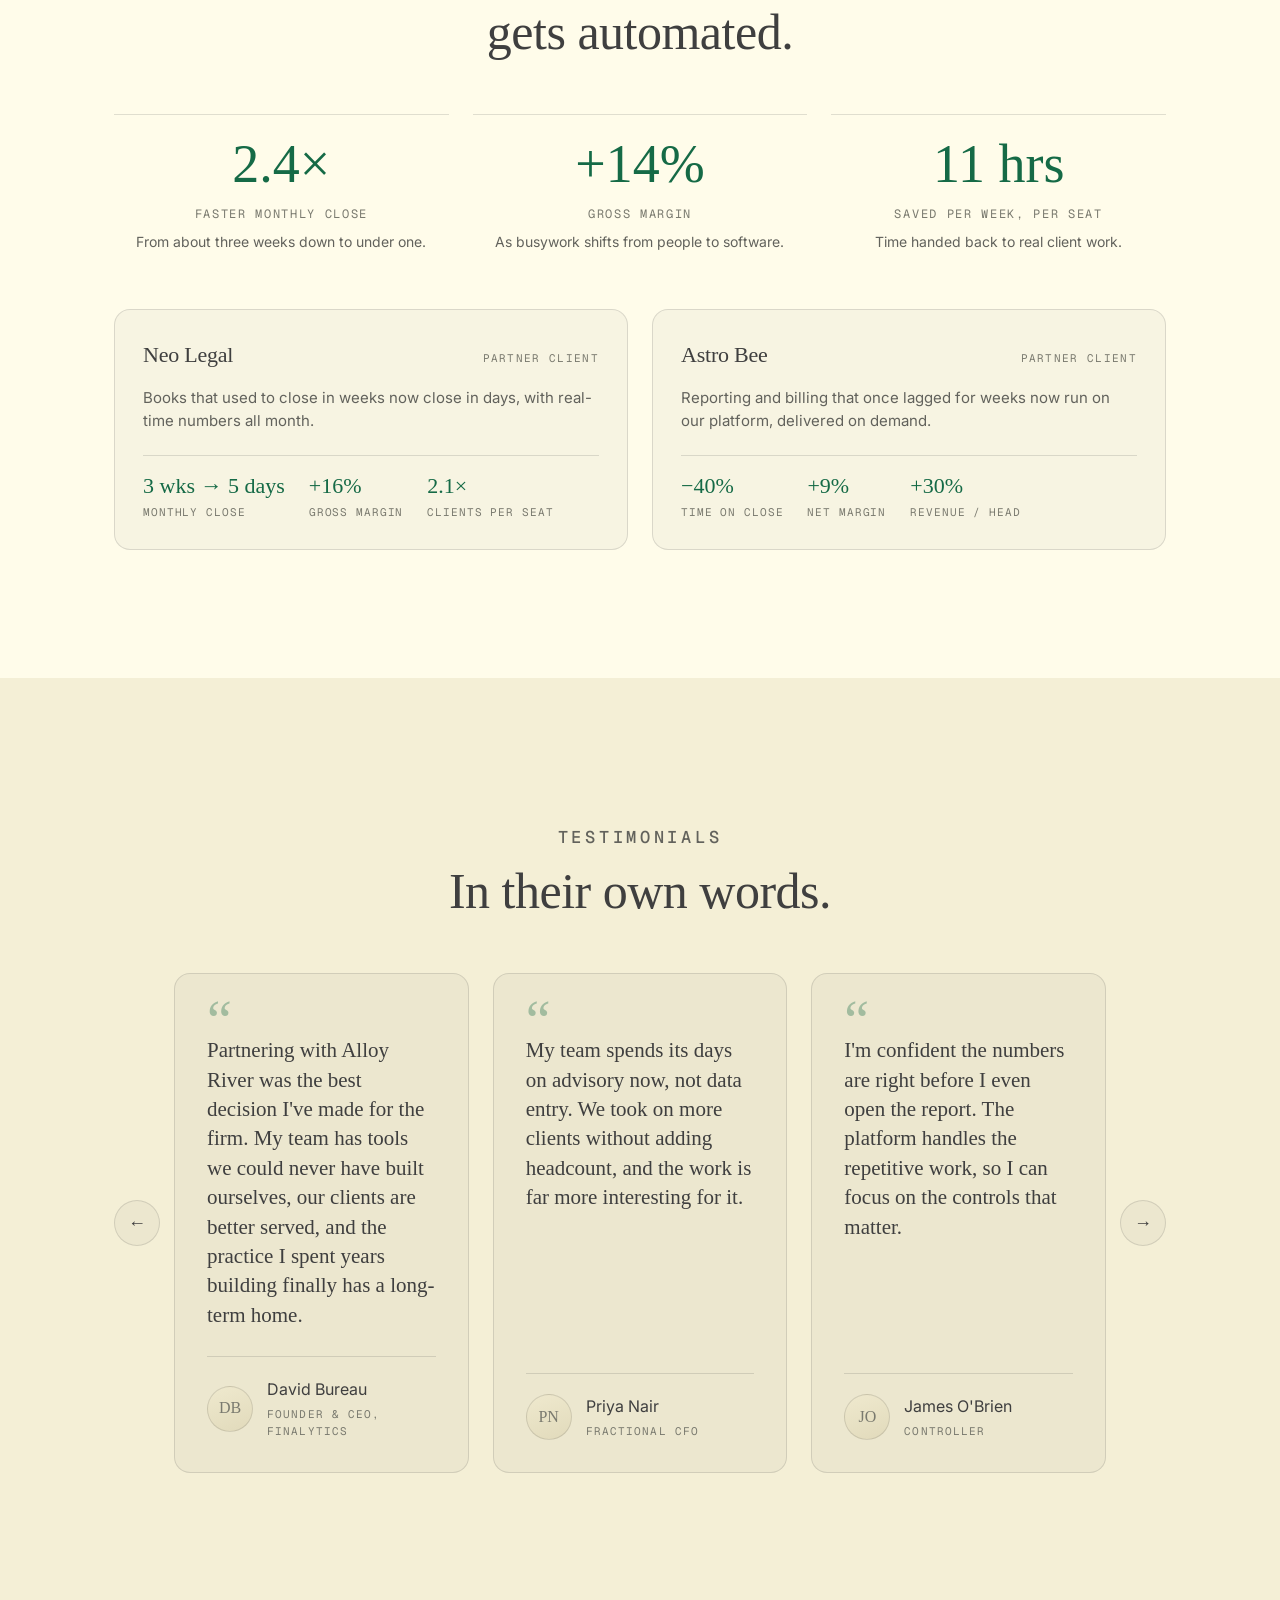
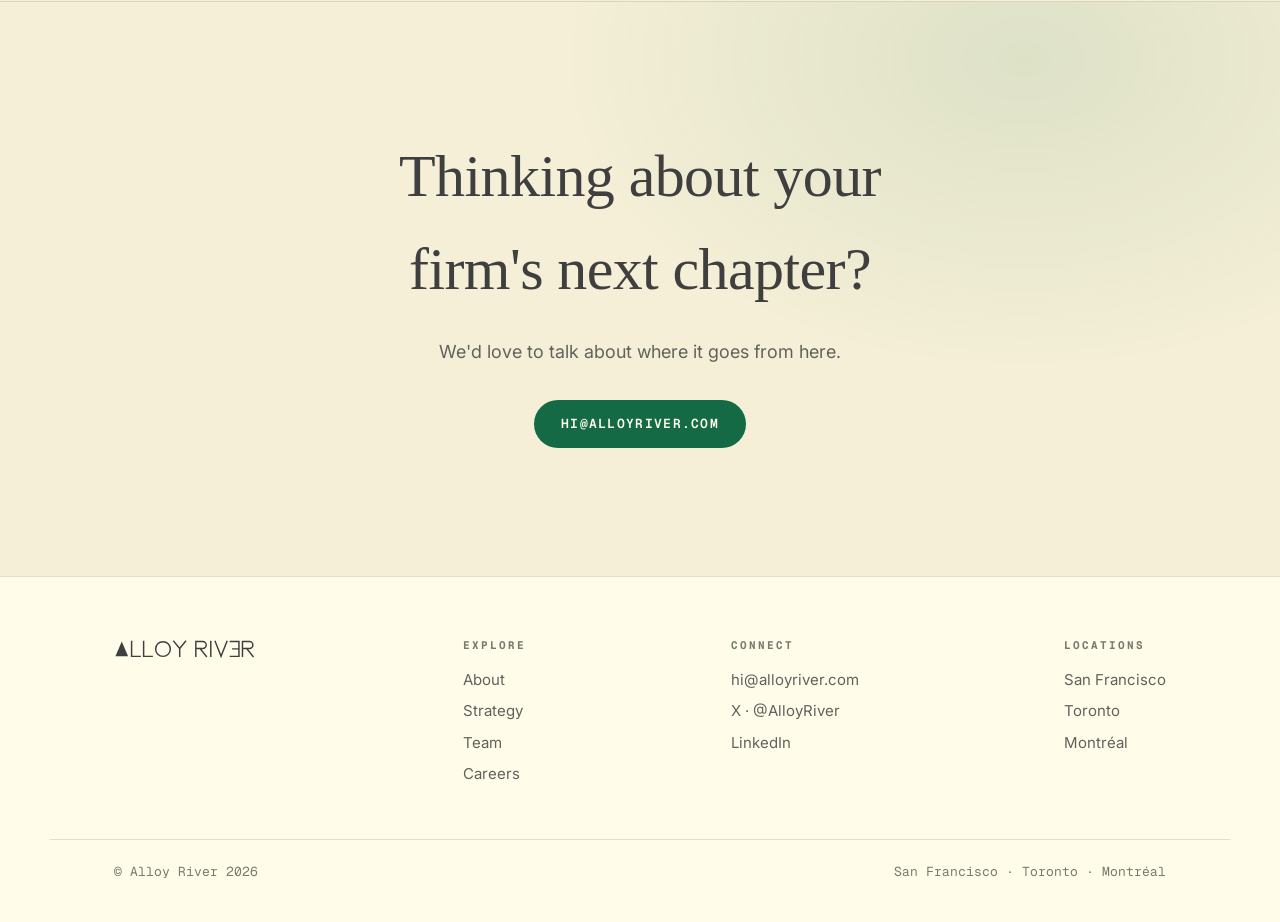
==== commit 266d8e26: "Reposition site as AI-native holding company; rework copy and structure - Reframe as a holding compa" ====
--- a/index.html
+++ b/index.html
@@ -4,7 +4,7 @@
 <meta charset="UTF-8" />
 <meta name="viewport" content="width=device-width, initial-scale=1.0" />
 <title>Alloy River | The Modern Finance Function</title>
-<meta name="description" content="Alloy River is a holding company for finance and accounting firms. We acquire firms and put better software underneath them, so good teams do their best work and the firm grows." />
+<meta name="description" content="Alloy River partners with exceptional finance and accounting firms, giving them AI-native software and a permanent home for the long term." />
 <link rel="preconnect" href="https://fonts.googleapis.com">
 <link rel="preconnect" href="https://fonts.gstatic.com" crossorigin>
 <link href="https://fonts.googleapis.com/css2?family=Geist+Mono:wght@400;500&family=Inter:wght@400;500;600;700&display=swap" rel="stylesheet">
@@ -34,46 +34,27 @@
     </svg>
   </div>
   <div class="hero-inner">
-    <p class="label reveal">A home for finance firms</p>
-    <h1 class="reveal">A lasting home for your finance firm.</h1>
-    <p class="lede reveal">We acquire finance and accounting firms and replace the aging software they run on with our own. The people who built the firm keep leading it, and the work gets better.</p>
+    <h1 class="reveal">Supercharging the Modern Finance Function</h1>
+    <p class="lede reveal">We partner with exceptional finance and accounting firms, equip their teams with AI-native software, and help them scale without losing the trust they were built on.</p>
     <div class="cta-row reveal">
       <a class="btn-solid" href="strategy.html">Partner with us</a>
       <a class="btn-ghost" href="careers.html">See open roles</a>
     </div>
   </div>
-  <div class="scroll-cue"><span>Scroll</span><span class="line"></span></div>
-</section>
-
-<!-- CUSTOMER LOGO MARQUEE
-     NOTE: these are PLACEHOLDER / mock customer names. Replace with real logos
-     (and secure each company's permission) before publishing. -->
-<section class="marquee" aria-label="Teams using our product">
-  <p class="lead reveal">Teams already running on the platform</p>
-  <div class="marquee-viewport">
-    <div class="marquee-track">
-      <!-- set 1 -->
-      <span class="logo-item"><svg class="mk" viewBox="0 0 16 16"><path d="M8 1l7 13H1z" fill="currentColor"/></svg>Northwind</span>
-      <span class="logo-item"><svg class="mk" viewBox="0 0 16 16"><circle cx="8" cy="8" r="7" fill="currentColor"/></svg>Atlas Foods</span>
-      <span class="logo-item"><svg class="mk" viewBox="0 0 16 16"><path d="M8 0l8 8-8 8L0 8z" fill="currentColor"/></svg>Beacon Health</span>
-      <span class="logo-item"><svg class="mk" viewBox="0 0 16 16"><rect x="1" y="1" width="14" height="14" rx="3" fill="currentColor"/></svg>Cedar &amp; Co</span>
-      <span class="logo-item"><svg class="mk" viewBox="0 0 16 16"><circle cx="8" cy="8" r="6" fill="none" stroke="currentColor" stroke-width="2.6"/></svg>Lumen Labs</span>
-      <span class="logo-item"><svg class="mk" viewBox="0 0 16 16"><path d="M6 1h4v5h5v4h-5v5H6v-5H1V6h5z" fill="currentColor"/></svg>Meridian</span>
-      <span class="logo-item"><svg class="mk" viewBox="0 0 16 16"><path d="M8 1l7 13H1z" fill="none" stroke="currentColor" stroke-width="2"/></svg>Vantage</span>
-      <span class="logo-item"><svg class="mk" viewBox="0 0 16 16"><circle cx="8" cy="8" r="7" fill="currentColor"/><circle cx="8" cy="8" r="2.5" fill="#FFFCEA"/></svg>Harbor Tax</span>
-      <span class="logo-item"><svg class="mk" viewBox="0 0 16 16"><rect x="1" y="1" width="14" height="14" rx="7" fill="none" stroke="currentColor" stroke-width="2.4"/></svg>Orbit</span>
-      <span class="logo-item"><svg class="mk" viewBox="0 0 16 16"><path d="M8 0l8 8-8 8L0 8z" fill="none" stroke="currentColor" stroke-width="2"/></svg>Foundry</span>
-      <!-- set 2 (duplicate for seamless loop) -->
-      <span class="logo-item" aria-hidden="true"><svg class="mk" viewBox="0 0 16 16"><path d="M8 1l7 13H1z" fill="currentColor"/></svg>Northwind</span>
-      <span class="logo-item" aria-hidden="true"><svg class="mk" viewBox="0 0 16 16"><circle cx="8" cy="8" r="7" fill="currentColor"/></svg>Atlas Foods</span>
-      <span class="logo-item" aria-hidden="true"><svg class="mk" viewBox="0 0 16 16"><path d="M8 0l8 8-8 8L0 8z" fill="currentColor"/></svg>Beacon Health</span>
-      <span class="logo-item" aria-hidden="true"><svg class="mk" viewBox="0 0 16 16"><rect x="1" y="1" width="14" height="14" rx="3" fill="currentColor"/></svg>Cedar &amp; Co</span>
-      <span class="logo-item" aria-hidden="true"><svg class="mk" viewBox="0 0 16 16"><circle cx="8" cy="8" r="6" fill="none" stroke="currentColor" stroke-width="2.6"/></svg>Lumen Labs</span>
-      <span class="logo-item" aria-hidden="true"><svg class="mk" viewBox="0 0 16 16"><path d="M6 1h4v5h5v4h-5v5H6v-5H1V6h5z" fill="currentColor"/></svg>Meridian</span>
-      <span class="logo-item" aria-hidden="true"><svg class="mk" viewBox="0 0 16 16"><path d="M8 1l7 13H1z" fill="none" stroke="currentColor" stroke-width="2"/></svg>Vantage</span>
-      <span class="logo-item" aria-hidden="true"><svg class="mk" viewBox="0 0 16 16"><circle cx="8" cy="8" r="7" fill="currentColor"/><circle cx="8" cy="8" r="2.5" fill="#FFFCEA"/></svg>Harbor Tax</span>
-      <span class="logo-item" aria-hidden="true"><svg class="mk" viewBox="0 0 16 16"><rect x="1" y="1" width="14" height="14" rx="7" fill="none" stroke="currentColor" stroke-width="2.4"/></svg>Orbit</span>
-      <span class="logo-item" aria-hidden="true"><svg class="mk" viewBox="0 0 16 16"><path d="M8 0l8 8-8 8L0 8z" fill="none" stroke="currentColor" stroke-width="2"/></svg>Foundry</span>
+</section>
+
+<!-- WHAT WE DO -->
+<section>
+  <div class="wrap">
+    <div class="section-head reveal">
+      <p class="label">What we do</p>
+      <h2>We help great finance firms scale.</h2>
+      <p>We partner with established firms, bring them onto our AI-native platform, and help them scale for the long term.</p>
+    </div>
+    <div class="fuse reveal">
+      <div class="chip"><span class="ic"><svg viewBox="0 0 24 24" width="30" height="30" fill="none" stroke="currentColor" stroke-width="1.6"><circle cx="9" cy="12" r="6"/><circle cx="15" cy="12" r="6"/></svg></span><h4>Partner</h4><p>Founders keep leading, brands stay intact, and clients continue working with the people they trust.</p></div>
+      <div class="chip"><span class="ic"><svg viewBox="0 0 24 24" width="30" height="30" fill="none" stroke="currentColor" stroke-width="1.6" stroke-linejoin="round" stroke-linecap="round"><path d="M13 2 4 14h6l-1 8 9-12h-6l1-8z"/></svg></span><h4>Modernize</h4><p>We automate the manual work behind the scenes, so the team can move faster and focus on higher-value client work.</p></div>
+      <div class="chip"><span class="ic"><svg viewBox="0 0 24 24" width="30" height="30" fill="none" stroke="currentColor" stroke-width="1.6" stroke-linejoin="round" stroke-linecap="round"><path d="M3 17l6-6 4 4 8-8"/><path d="M16 7h5v5"/></svg></span><h4>Compound</h4><p>As manual work moves into software, teams can serve more clients without adding headcount, and the advantage compounds over time.</p></div>
     </div>
   </div>
 </section>
@@ -84,44 +65,145 @@
 <section class="section-alt product">
   <div class="wrap">
     <div class="section-head reveal">
-      <p class="label">The product</p>
-      <h2>There's a real product behind this.</h2>
-      <p>A look at what the teams we partner with actually work in, day to day. Built in-house, not stitched together from someone else's tools.</p>
+      <p class="label">The platform</p>
+      <h2>A modern operating layer behind your team.</h2>
+      <p>Built around the workflows finance and accounting teams already run every day, our platform automates repetitive work and gives teams more capacity without adding headcount.</p>
     </div>
     <div class="shots">
       <div class="browser reveal">
         <div class="bar"><span class="dot"></span><span class="dot"></span><span class="dot"></span><span class="addr">app.alloyriver.com/overview</span></div>
         <img src="assets/img/product/dashboard.svg" alt="Product dashboard showing cash position, revenue, monthly burn, and runway">
       </div>
-      <div class="row2">
-        <div class="browser reveal">
-          <div class="bar"><span class="dot"></span><span class="dot"></span><span class="dot"></span><span class="addr">app.alloyriver.com/profit-loss</span></div>
-          <img src="assets/img/product/pnl.svg" alt="Profit and loss statement view by month">
-        </div>
-        <div class="browser reveal">
-          <div class="bar"><span class="dot"></span><span class="dot"></span><span class="dot"></span><span class="addr">app.alloyriver.com/clients</span></div>
-          <img src="assets/img/product/clients.svg" alt="Clients list with recurring revenue and accounts receivable">
-        </div>
-      </div>
-    </div>
-    <p class="caption reveal">Interface shown for illustration. Real screenshots drop into <code>assets/img/product/</code>.</p>
-  </div>
-</section>
-
-<!-- IMPROVEMENT METRICS (aggregate teaser)
-     NOTE: placeholder figures — replace with real aggregate numbers once measured.
-     Full, named case studies live on the Strategy page. -->
+    </div>
+  </div>
+</section>
+
+<!-- IMPROVEMENT METRICS + CASE STUDIES
+     NOTE: aggregate figures AND the named case studies (Neo Legal, Astro Bee) are
+     PLACEHOLDERS. Real, named studies can only come from the one firm acquired to date,
+     so only one can become real. Confirm consent and use measured numbers before publishing. -->
 <section>
   <div class="wrap">
     <div class="section-head reveal" style="text-align:center;margin-inline:auto">
       <p class="label">The difference</p>
-      <h2>What changes after we step in.</h2>
-      <p style="margin-inline:auto">Early results across the firms we've partnered with. The full, named case studies are on the <a href="strategy.html" style="color:var(--accent)">Strategy page</a>.</p>
+      <h2>Real results when the work gets automated.</h2>
     </div>
     <div class="stats">
       <div class="stat reveal"><div class="n">2.4×</div><div class="k">Faster monthly close</div><div class="d">From about three weeks down to under one.</div></div>
-      <div class="stat reveal"><div class="n">+14 pts</div><div class="k">Gross margin</div><div class="d">As busywork shifts from people to software.</div></div>
+      <div class="stat reveal"><div class="n">+14%</div><div class="k">Gross margin</div><div class="d">As busywork shifts from people to software.</div></div>
       <div class="stat reveal"><div class="n">11 hrs</div><div class="k">Saved per week, per seat</div><div class="d">Time handed back to real client work.</div></div>
+    </div>
+    <div class="cases" style="margin-top:56px">
+      <div class="case reveal">
+        <div class="firm"><h3>Neo Legal</h3><span class="sector">Partner client</span></div>
+        <p class="summary">Books that used to close in weeks now close in days, with real-time numbers all month.</p>
+        <div class="metrics">
+          <div class="m"><div class="v">3 wks → 5 days</div><span class="k">Monthly close</span></div>
+          <div class="m"><div class="v">+16%</div><span class="k">Gross margin</span></div>
+          <div class="m"><div class="v">2.1×</div><span class="k">Clients per seat</span></div>
+        </div>
+      </div>
+      <div class="case reveal">
+        <div class="firm"><h3>Astro Bee</h3><span class="sector">Partner client</span></div>
+        <p class="summary">Reporting and billing that once lagged for weeks now run on our platform, delivered on demand.</p>
+        <div class="metrics">
+          <div class="m"><div class="v">−40%</div><span class="k">Time on close</span></div>
+          <div class="m"><div class="v">+9%</div><span class="k">Net margin</span></div>
+          <div class="m"><div class="v">+30%</div><span class="k">Revenue / head</span></div>
+        </div>
+      </div>
+    </div>
+  </div>
+</section>
+
+<!-- TESTIMONIALS
+     NOTE: the first quote (David Bureau, Finalytics) is the real founder of the one firm
+     acquired to date. The remaining quotes are PLACEHOLDERS; since real testimonials can
+     only come from that same firm, keep the others anonymous. Confirm consent before publishing. -->
+<section class="section-alt">
+  <div class="wrap">
+    <div class="section-head reveal" style="text-align:center;margin-inline:auto">
+      <p class="label">Testimonials</p>
+      <h2>In their own words.</h2>
+    </div>
+    <div class="tcarousel">
+      <button class="tnav-btn prev" aria-label="Previous testimonials">&#8592;</button>
+      <div class="tcarousel-track" id="tTrack">
+
+        <figure class="quote">
+          <div class="mark">&ldquo;</div>
+          <blockquote>Partnering with Alloy River was the best decision I've made for the firm. My team has tools we could never have built ourselves, our clients are better served, and the practice I spent years building finally has a long-term home.</blockquote>
+          <figcaption class="who">
+            <span class="avatar">DB</span>
+            <span><span class="nm">David Bureau</span><span class="rl">Founder &amp; CEO, Finalytics</span></span>
+          </figcaption>
+        </figure>
+
+        <figure class="quote">
+          <div class="mark">&ldquo;</div>
+          <blockquote>My team spends its days on advisory now, not data entry. We took on more clients without adding headcount, and the work is far more interesting for it.</blockquote>
+          <figcaption class="who">
+            <span class="avatar">PN</span>
+            <span><span class="nm">Priya Nair</span><span class="rl">Fractional CFO</span></span>
+          </figcaption>
+        </figure>
+
+        <figure class="quote">
+          <div class="mark">&ldquo;</div>
+          <blockquote>I'm confident the numbers are right before I even open the report. The platform handles the repetitive work, so I can focus on the controls that matter.</blockquote>
+          <figcaption class="who">
+            <span class="avatar">JO</span>
+            <span><span class="nm">James O'Brien</span><span class="rl">Controller</span></span>
+          </figcaption>
+        </figure>
+
+        <figure class="quote">
+          <div class="mark">&ldquo;</div>
+          <blockquote>I used to rekey the same numbers into three different tools. That's just gone. The software does the reconciling, and for the first time I actually trust it.</blockquote>
+          <figcaption class="who">
+            <span class="avatar">DC</span>
+            <span><span class="nm">David Chen</span><span class="rl">Bookkeeper</span></span>
+          </figcaption>
+        </figure>
+
+        <figure class="quote">
+          <div class="mark">&ldquo;</div>
+          <blockquote>I can pull a board-ready report in minutes instead of days. My clients think I got faster. Really it was the software doing the heavy lifting.</blockquote>
+          <figcaption class="who">
+            <span class="avatar">DO</span>
+            <span><span class="nm">Daniel Okafor</span><span class="rl">Fractional CFO</span></span>
+          </figcaption>
+        </figure>
+
+        <figure class="quote">
+          <div class="mark">&ldquo;</div>
+          <blockquote>Month-end stopped being a fire drill. The numbers reconcile on their own, so I spend my time reviewing the work instead of chasing it down.</blockquote>
+          <figcaption class="who">
+            <span class="avatar">HW</span>
+            <span><span class="nm">Hannah Weiss</span><span class="rl">Controller</span></span>
+          </figcaption>
+        </figure>
+
+        <figure class="quote">
+          <div class="mark">&ldquo;</div>
+          <blockquote>Onboarding a new client used to take a week of setup. Now it's an afternoon. Everything I need is in one place instead of five different logins.</blockquote>
+          <figcaption class="who">
+            <span class="avatar">SR</span>
+            <span><span class="nm">Sofia Romano</span><span class="rl">Bookkeeper</span></span>
+          </figcaption>
+        </figure>
+
+        <figure class="quote">
+          <div class="mark">&ldquo;</div>
+          <blockquote>I came in skeptical about learning another system. Six months on, I wouldn't go back. It quietly handles the tedious parts so I don't have to.</blockquote>
+          <figcaption class="who">
+            <span class="avatar">MB</span>
+            <span><span class="nm">Marcus Bell</span><span class="rl">Senior Bookkeeper</span></span>
+          </figcaption>
+        </figure>
+
+      </div>
+      <button class="tnav-btn next" aria-label="Next testimonials">&#8594;</button>
     </div>
   </div>
 </section>
@@ -129,12 +211,30 @@
 <!-- CTA -->
 <section class="cta">
   <div class="wrap">
-    <h2 class="reveal">Thinking about what's next for your firm?</h2>
-    <p class="reveal">If your firm cares about the long arc of its work, or you want to help build it, we'd love to talk.</p>
-    <a class="btn-solid reveal" href="mailto:hi@alloyriver.com">hi@alloyriver.com</a>
-    <p class="keyhint reveal">Press <kbd>C</kbd> to copy our email · Press <kbd>F</kbd> to start the conversation</p>
-  </div>
-</section>
+    <h2 class="reveal">Thinking about your firm's next chapter?</h2>
+    <p class="reveal">We'd love to talk about where it goes from here.</p>
+    <a class="btn-solid reveal" href="mailto:hi@alloyriver.com">hi@alloyriver.com</a>  </div>
+</section>
+
+<!-- Testimonials carousel: arrows scroll the row by one card (touch devices can swipe). -->
+<script>
+  (function(){
+    var track = document.getElementById("tTrack");
+    if(!track) return;
+    function step(){ var c = track.querySelector(".quote"); return c ? c.getBoundingClientRect().width + 24 : 320; }
+    function maxScroll(){ return track.scrollWidth - track.clientWidth; }
+    var prev = document.querySelector(".tnav-btn.prev"),
+        next = document.querySelector(".tnav-btn.next");
+    if(prev) prev.addEventListener("click", function(){
+      if(track.scrollLeft <= 4) track.scrollTo({left: maxScroll(), behavior:"smooth"});   // loop to end
+      else track.scrollBy({left:-step(), behavior:"smooth"});
+    });
+    if(next) next.addEventListener("click", function(){
+      if(track.scrollLeft >= maxScroll() - 4) track.scrollTo({left: 0, behavior:"smooth"}); // loop to start
+      else track.scrollBy({left: step(), behavior:"smooth"});
+    });
+  })();
+</script>
 
 <script src="assets/js/main.js"></script>
 </body>
--- a/assets/css/styles.css
+++ b/assets/css/styles.css
@@ -40,12 +40,12 @@
 /* ---------- Header / nav ---------- */
 header.nav{
   position:fixed;top:0;left:0;right:0;z-index:50;
-  display:flex;align-items:center;justify-content:space-between;
-  padding:18px var(--gut);
+  padding:18px 0;
   background:rgba(255,252,234,0);
   border-bottom:1px solid transparent;
   will-change:background-color,border-color,padding;
 }
+.nav-inner{display:flex;align-items:center;justify-content:space-between;max-width:var(--maxw);margin:0 auto;width:100%;padding:0 var(--gut)}
 /* Header background, blur, border and padding are eased in gradually by
    scroll position in main.js,no hard on/off threshold. */
 .brand{display:flex;align-items:center;color:var(--ink)}
@@ -64,24 +64,21 @@
 .mobile-menu .close{position:absolute;top:22px;right:26px;font-size:30px;color:var(--ink);background:none;border:0;cursor:pointer}
 
 /* ---------- Hero (home) ---------- */
-.hero{position:relative;min-height:100vh;display:flex;align-items:center;padding:140px var(--gut) 90px;overflow:hidden}
+.hero{position:relative;min-height:100vh;display:flex;align-items:center;padding:140px 0 90px;overflow:hidden}
 .hero-bg{position:absolute;inset:0;z-index:0}
 .hero-bg::before{content:"";position:absolute;inset:0;
   background:radial-gradient(70% 60% at 75% 20%,rgba(21,106,70,.10),transparent 60%),
              radial-gradient(60% 50% at 15% 85%,rgba(46,71,160,.09),transparent 60%),
              linear-gradient(180deg,#FFFEF4,#FFFCEA 60%,#F6F1D9)}
 .hero-bg svg{position:absolute;inset:0;width:100%;height:100%;opacity:.55}
-.hero-inner{position:relative;z-index:2;max-width:var(--maxw);margin:0 auto;width:100%}
+.hero-inner{position:relative;z-index:2;max-width:var(--maxw);margin:0 auto;width:100%;padding:0 var(--gut)}
 .hero h1{font-size:clamp(40px,7vw,88px);line-height:1.04;max-width:16ch;margin:22px 0 26px}
 .hero p.lede{font-size:clamp(17px,2.1vw,22px);color:var(--ink-soft);max-width:46ch}
 .cta-row{display:flex;gap:16px;margin-top:38px;flex-wrap:wrap}
-.btn-solid{background:var(--accent);color:var(--bg);border:1px solid transparent;padding:13px 26px;border-radius:999px;font-size:13px;letter-spacing:.1em;text-transform:uppercase;font-weight:600;font-family:var(--mono);transition:transform .2s,box-shadow .2s}
+.btn-solid{display:inline-block;background:var(--accent);color:var(--bg);border:1px solid transparent;padding:13px 26px;border-radius:999px;font-size:13px;letter-spacing:.1em;text-transform:uppercase;font-weight:600;font-family:var(--mono);transition:transform .2s,box-shadow .2s}
 .btn-solid:hover{transform:translateY(-2px);box-shadow:0 12px 30px rgba(21,106,70,.24)}
-.btn-ghost{border:1px solid var(--line);color:var(--ink);padding:13px 26px;border-radius:999px;font-size:13px;letter-spacing:.1em;text-transform:uppercase;font-weight:500;font-family:var(--mono);transition:border-color .2s,color .2s}
+.btn-ghost{display:inline-block;border:1px solid var(--line);color:var(--ink);padding:13px 26px;border-radius:999px;font-size:13px;letter-spacing:.1em;text-transform:uppercase;font-weight:500;font-family:var(--mono);transition:border-color .2s,color .2s}
 .btn-ghost:hover{border-color:var(--accent);color:var(--ink)}
-.scroll-cue{position:absolute;bottom:30px;left:50%;transform:translateX(-50%);z-index:3;font-size:11px;letter-spacing:.2em;text-transform:uppercase;color:var(--ink-faint);display:flex;flex-direction:column;align-items:center;gap:8px}
-.scroll-cue .line{width:1px;height:38px;background:linear-gradient(var(--ink-faint),transparent);animation:pulse 2s infinite}
-@keyframes pulse{0%,100%{opacity:.3}50%{opacity:1}}
 
 /* ---------- Page hero (subpages) ---------- */
 .page-hero{position:relative;padding:170px var(--gut) 70px;overflow:hidden;border-bottom:1px solid var(--line)}
@@ -103,6 +100,21 @@
 .belief h3{font-size:20px;margin-bottom:10px}
 .belief p{color:var(--ink-soft);font-size:16px}
 
+/* ---------- Contrast (problem -> answer) ---------- */
+.contrast{display:grid;grid-template-columns:1fr 1fr;column-gap:clamp(30px,6vw,90px);grid-template-rows:auto auto auto;margin-top:8px}
+.contrast-col{display:grid;grid-template-rows:subgrid;grid-row:span 3}
+.contrast .tag{font-family:var(--mono);font-size:11px;letter-spacing:.14em;text-transform:uppercase;display:block;margin-bottom:10px}
+.contrast .old{border-top:1px solid var(--line);padding-top:22px;opacity:.78}
+.contrast .old .tag{color:var(--ink-faint)}
+.contrast .old h3{font-size:20px;font-weight:400;color:var(--ink-soft);margin-bottom:10px}
+.contrast .old p{color:var(--ink-soft);font-size:15px}
+.contrast .arrow{color:var(--accent);font-family:var(--mono);font-size:22px;line-height:1;margin:16px 0;display:block}
+.contrast .new{border-top:2px solid var(--accent);padding-top:22px}
+.contrast .new .tag{color:var(--accent)}
+.contrast .new h3{font-size:21px;font-weight:400;color:var(--ink);margin-bottom:10px}
+.contrast .new p{color:var(--ink-soft);font-size:16px}
+@media(max-width:760px){.contrast{display:block}.contrast-col{display:flex;flex-direction:column;margin-bottom:36px}.contrast-col:last-child{margin-bottom:0}}
+
 /* ---------- Cards ---------- */
 .grid-4{display:grid;grid-template-columns:repeat(4,1fr);gap:22px}
 .card{background:var(--surface);border:1px solid var(--line);border-radius:16px;padding:28px 24px 30px;transition:transform .3s,border-color .3s;position:relative;overflow:hidden}
@@ -112,7 +124,7 @@
 .card p{font-size:15px;color:var(--ink-soft)}
 
 /* ---------- Fuse (approach) ---------- */
-.fuse{display:grid;grid-template-columns:repeat(3,1fr);gap:18px;margin-top:46px}
+.fuse{display:grid;grid-template-columns:repeat(auto-fit,minmax(220px,1fr));gap:18px;margin-top:46px}
 .fuse .chip{border:1px solid var(--line);border-radius:14px;padding:30px 26px;text-align:center;background:var(--surface)}
 .fuse .chip .ic{font-size:26px;margin-bottom:12px;display:block;color:var(--accent)}
 .fuse .chip h4{font-size:18px;font-weight:600;margin-bottom:6px}
@@ -123,22 +135,19 @@
 /* ---------- Backers ---------- */
 .backers{text-align:center}
 .raise{font-size:clamp(32px,6vw,68px)}
-.raise .accent{color:var(--accent-2)}
+.raise .accent{color:var(--accent)}
 .investor-row{display:flex;flex-wrap:wrap;justify-content:center;gap:14px 12px;margin-top:40px;max-width:880px;margin-inline:auto}
 .investor{border:1px solid var(--line);border-radius:999px;padding:10px 20px;font-size:14px;color:var(--ink-soft);transition:color .2s,border-color .2s}
 .investor:hover{color:var(--ink);border-color:var(--accent-2)}
 
 /* ---------- Careers ---------- */
-.role-group{border-top:1px solid var(--line);padding:34px 0;display:grid;grid-template-columns:240px 1fr;gap:30px;align-items:start}
-.role-group h3{font-size:clamp(22px,3vw,30px)}
-.role-group .blurb{color:var(--ink-faint);font-size:14px;margin-top:8px;max-width:30ch}
-.roles{display:flex;flex-direction:column}
-.role{display:flex;justify-content:space-between;align-items:center;gap:20px;padding:18px 0;border-bottom:1px solid var(--line);transition:padding-left .25s}
-.role:hover{padding-left:10px}
-.role .rname{font-size:17px}
-.role .rmeta{font-size:13px;color:var(--ink-faint);white-space:nowrap}
-.role .arrow{color:var(--accent);transition:transform .2s;display:inline-block}
-.role:hover .arrow{transform:translateX(5px)}
+.role-group{border-top:1px solid var(--line);padding:30px 0}
+.rgroup-label{font-family:var(--mono);font-size:12px;letter-spacing:.18em;text-transform:uppercase;color:var(--ink-faint);margin-bottom:20px}
+.role-card{display:block;border-left:2px solid var(--accent);padding:2px 0 2px 20px;margin-bottom:24px;transition:padding-left .2s}
+.role-card:last-child{margin-bottom:0}
+.role-card:hover{padding-left:28px}
+.role-card .rname{display:block;font-family:var(--serif);font-size:clamp(20px,2.4vw,24px);color:var(--ink);line-height:1.2}
+.role-card .rmeta{display:block;font-family:var(--mono);font-size:12px;letter-spacing:.08em;text-transform:uppercase;color:var(--ink-faint);margin-top:9px}
 
 /* ---------- Team ---------- */
 .team-grid{display:grid;grid-template-columns:repeat(4,1fr);gap:26px}
@@ -162,18 +171,16 @@
 .cta{background:radial-gradient(60% 90% at 80% 10%,rgba(21,106,70,.10),transparent 60%),var(--bg-alt);text-align:center;border-top:1px solid var(--line)}
 .cta h2{font-size:clamp(32px,5.5vw,60px);max-width:18ch;margin:0 auto 22px}
 .cta p{color:var(--ink-soft);max-width:48ch;margin:0 auto 34px;font-size:18px}
-.keyhint{margin-top:30px;font-size:13px;color:var(--ink-faint)}
-.keyhint kbd{background:var(--surface);border:1px solid var(--line);border-radius:6px;padding:2px 9px;font-family:var(--mono);font-size:12px;color:var(--ink);margin:0 2px}
 
 /* ---------- Footer ---------- */
-footer.site{background:var(--bg);border-top:1px solid var(--line);padding:60px var(--gut) 40px}
-.footer-grid{max-width:var(--maxw);margin:0 auto;display:flex;justify-content:space-between;gap:40px;flex-wrap:wrap}
+footer.site{background:var(--bg);border-top:1px solid var(--line);padding:60px 0 40px}
+.footer-grid{max-width:var(--maxw);margin:0 auto;padding:0 var(--gut);display:flex;justify-content:space-between;gap:40px;flex-wrap:wrap}
 .footer-brand svg{height:22px;width:auto;color:var(--ink);margin-bottom:14px}
 .footer-brand p{color:var(--ink-faint);max-width:30ch;font-size:14px}
 .footer-col h5{font-size:11px;letter-spacing:.18em;text-transform:uppercase;color:var(--ink-faint);margin-bottom:14px}
 .footer-col a,.footer-col p{display:block;color:var(--ink-soft);font-size:15px;margin-bottom:8px;transition:color .2s}
 .footer-col a:hover{color:var(--accent)}
-.footer-bottom{max-width:var(--maxw);margin:46px auto 0;padding-top:22px;border-top:1px solid var(--line);display:flex;justify-content:space-between;flex-wrap:wrap;gap:12px;font-size:13px;color:var(--ink-faint)}
+.footer-bottom{max-width:var(--maxw);margin:46px auto 0;padding:22px var(--gut) 0;border-top:1px solid var(--line);display:flex;justify-content:space-between;flex-wrap:wrap;gap:12px;font-size:13px;color:var(--ink-faint)}
 
 /* ---------- Logo marquee ---------- */
 .marquee{padding:36px 0;border-top:1px solid var(--line);border-bottom:1px solid var(--line);overflow:hidden;background:var(--bg)}
@@ -181,9 +188,9 @@
 .marquee-viewport{overflow:hidden;
   -webkit-mask-image:linear-gradient(90deg,transparent,#000 10%,#000 90%,transparent);
           mask-image:linear-gradient(90deg,transparent,#000 10%,#000 90%,transparent)}
-.marquee-track{display:flex;width:max-content;gap:62px;align-items:center;animation:marquee 40s linear infinite}
+.marquee-track{display:flex;width:max-content;align-items:center;animation:marquee 40s linear infinite}
 .marquee:hover .marquee-track{animation-play-state:paused}
-.logo-item{display:flex;align-items:center;gap:10px;color:var(--ink-faint);font-weight:700;font-size:21px;letter-spacing:-.01em;white-space:nowrap;opacity:.72;transition:opacity .2s,color .2s}
+.logo-item{display:flex;align-items:center;gap:10px;margin-right:62px;color:var(--ink-faint);font-weight:700;font-size:21px;letter-spacing:-.01em;white-space:nowrap;opacity:.72;transition:opacity .2s,color .2s}
 .logo-item:hover{opacity:1;color:var(--ink)}
 .logo-item .mk{width:15px;height:15px;flex:none}
 @keyframes marquee{from{transform:translateX(0)}to{transform:translateX(-50%)}}
@@ -221,10 +228,29 @@
 .case .m .k{font-family:var(--mono);font-size:11px;letter-spacing:.08em;text-transform:uppercase;color:var(--ink-faint);margin-top:6px;display:block}
 @media(max-width:760px){.cases{grid-template-columns:1fr}}
 
+/* ---------- Testimonials (single-row carousel) ---------- */
+.tcarousel{display:flex;align-items:stretch;gap:14px;margin-top:46px}
+.tcarousel-track{flex:1;display:flex;gap:24px;overflow-x:auto;scroll-snap-type:x mandatory;scroll-behavior:smooth;-ms-overflow-style:none;scrollbar-width:none}
+.tcarousel-track::-webkit-scrollbar{display:none}
+.tcarousel .quote{flex:0 0 calc((100% - 48px)/3);scroll-snap-align:start}
+.tnav-btn{flex:none;align-self:center;width:46px;height:46px;border-radius:50%;border:1px solid var(--line);background:var(--surface);color:var(--ink);font-size:18px;line-height:1;cursor:pointer;transition:border-color .2s,color .2s}
+.tnav-btn:hover{border-color:var(--accent);color:var(--accent)}
+.quote{background:var(--surface);border:1px solid var(--line);border-radius:16px;padding:32px;display:flex;flex-direction:column;transition:transform .3s,border-color .3s}
+.quote:hover{transform:translateY(-4px);border-color:var(--accent)}
+.quote .mark{font-family:var(--serif);font-size:56px;line-height:.5;color:var(--accent);opacity:.34;height:30px}
+.quote blockquote{font-family:var(--serif);font-size:clamp(18px,2.2vw,21px);line-height:1.4;color:var(--ink);margin:0 0 26px}
+.quote .who{display:flex;align-items:center;gap:14px;margin-top:auto;border-top:1px solid var(--line);padding-top:20px}
+.quote .avatar{width:46px;height:46px;border-radius:50%;background:linear-gradient(160deg,#EFE9CE,#E1DABB);border:1px solid var(--line);display:flex;align-items:center;justify-content:center;font-family:var(--serif);font-size:16px;color:var(--ink-faint);flex:none}
+.quote .nm{font-size:16px;display:block}
+.quote .rl{font-family:var(--mono);font-size:11px;letter-spacing:.1em;text-transform:uppercase;color:var(--ink-faint);margin-top:4px;display:block}
+@media(max-width:900px){.tcarousel .quote{flex-basis:calc((100% - 24px)/2)}}
+@media(max-width:600px){.tcarousel .quote{flex-basis:100%}.tnav-btn{width:40px;height:40px}}
+
 /* ---------- Team member links ---------- */
 .member .links{margin-top:10px;display:flex;gap:14px}
-.member .links a{font-family:var(--mono);font-size:12px;letter-spacing:.05em;color:var(--ink-faint);transition:color .2s}
+.member .links a{display:inline-flex;color:var(--ink-faint);transition:color .2s}
 .member .links a:hover{color:var(--accent)}
+.member .links svg{display:block}
 
 /* ---------- reveal ---------- */
 .reveal{opacity:0;transform:translateY(26px);transition:opacity .7s ease,transform .7s ease}
@@ -247,12 +273,13 @@
   .nav-toggle{display:block}
   .two-col{grid-template-columns:1fr}
   .grid-4{grid-template-columns:1fr 1fr}
-  .fuse{grid-template-columns:1fr}
+  .fuse{grid-template-columns:repeat(2,1fr)}
   .role-group{grid-template-columns:1fr;gap:14px}
   .team-grid{grid-template-columns:repeat(2,1fr)}
 }
 @media(max-width:560px){
   .grid-4{grid-template-columns:1fr}
+  .fuse{grid-template-columns:1fr}
   .team-grid{grid-template-columns:repeat(2,1fr);gap:16px}
   .role{flex-wrap:wrap}
 }
